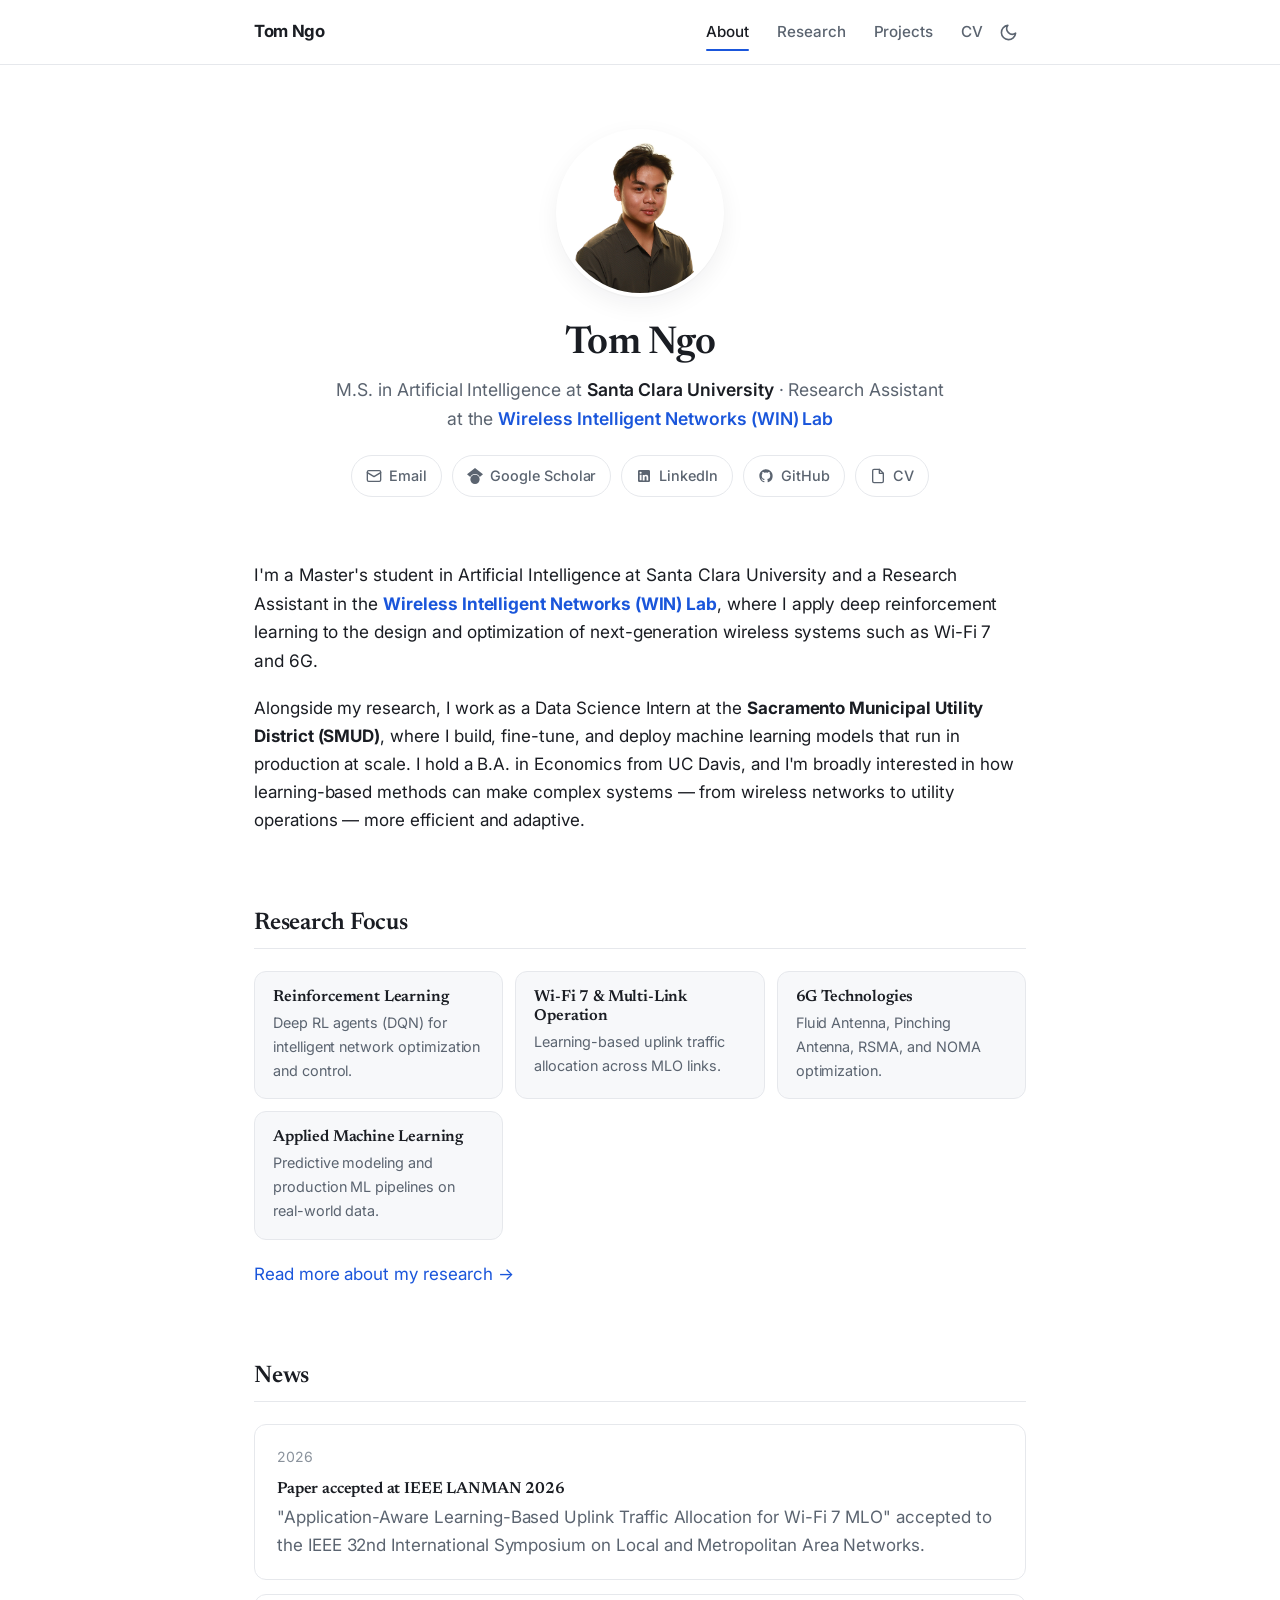
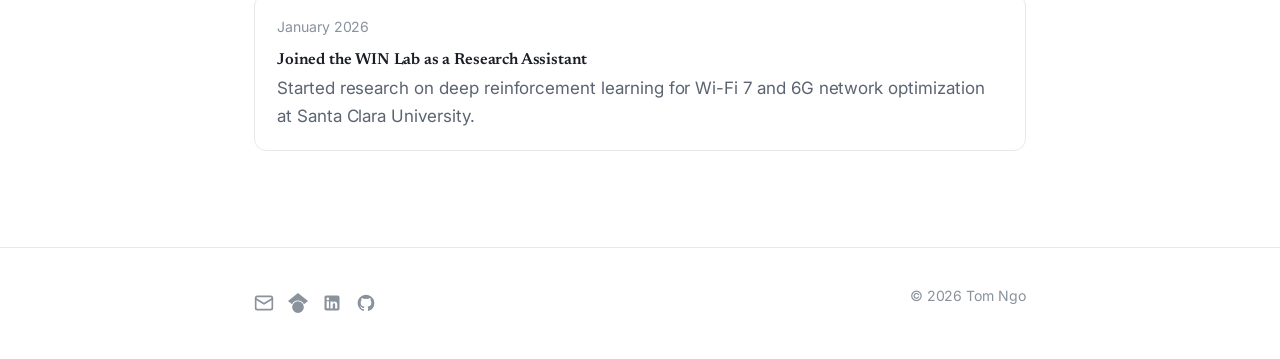
==== index.html @ 8add45ec "Add scroll-reveal animations and refine typography - Reveal-on-scroll for hero (staggered) and conte" ====
<!DOCTYPE html>
<html lang="en">
<head>
  <meta charset="UTF-8" />
  <meta name="viewport" content="width=device-width, initial-scale=1.0" />
  <title>Tom Ngo</title>
  <meta name="description" content="Tom (Pham Hoang Duy) Ngo — M.S. in Artificial Intelligence at Santa Clara University and Research Assistant at the Wireless Intelligent Networks (WIN) Lab. Research in deep reinforcement learning for intelligent wireless networks." />
  <link rel="icon" type="image/svg+xml" href="assets/favicon.svg" />
  <script>
    (function () {
      try {
        var t = localStorage.getItem("theme") || "light";
        document.documentElement.setAttribute("data-theme", t);
      } catch (e) {}
      document.documentElement.classList.add("reveal-ready");
    })();
  </script>
  <link rel="preconnect" href="https://fonts.googleapis.com" />
  <link rel="preconnect" href="https://fonts.gstatic.com" crossorigin />
  <link href="https://fonts.googleapis.com/css2?family=Inter:wght@400;500;600;700&family=Newsreader:ital,opsz,wght@0,6..72,400;0,6..72,500;0,6..72,600;0,6..72,700;1,6..72,400;1,6..72,500&display=swap" rel="stylesheet" />
  <link rel="stylesheet" href="style.css" />
</head>
<body>
  <header class="site-header">
    <div class="container nav-inner">
      <a class="brand" href="index.html">Tom Ngo</a>
      <nav class="nav-links" id="navLinks">
        <a href="index.html" aria-current="page">About</a>
        <a href="research.html">Research</a>
        <a href="projects.html">Projects</a>
        <a href="cv.html">CV</a>
      </nav>
      <button class="theme-toggle" id="themeToggle" aria-label="Toggle dark mode" title="Toggle dark mode">
        <svg class="icon-moon" viewBox="0 0 24 24" fill="none" stroke="currentColor" stroke-width="2" stroke-linecap="round" stroke-linejoin="round"><path d="M21 12.79A9 9 0 1 1 11.21 3 7 7 0 0 0 21 12.79z"/></svg>
        <svg class="icon-sun" viewBox="0 0 24 24" fill="none" stroke="currentColor" stroke-width="2" stroke-linecap="round" stroke-linejoin="round"><circle cx="12" cy="12" r="4"/><path d="M12 2v2M12 20v2M4.93 4.93l1.41 1.41M17.66 17.66l1.41 1.41M2 12h2M20 12h2M6.34 17.66l-1.41 1.41M19.07 4.93l-1.41 1.41"/></svg>
      </button>
      <button class="nav-toggle" aria-label="Toggle menu" aria-expanded="false">
        <svg width="24" height="24" viewBox="0 0 24 24" fill="none" stroke="currentColor" stroke-width="2" stroke-linecap="round"><line x1="3" y1="6" x2="21" y2="6"/><line x1="3" y1="12" x2="21" y2="12"/><line x1="3" y1="18" x2="21" y2="18"/></svg>
      </button>
    </div>
  </header>

  <main>
    <!-- Hero -->
    <section class="hero">
      <div class="container">
        <img class="hero-photo reveal" src="assets/profile.jpg" alt="Tom Ngo" />
        <h1 class="reveal">Tom Ngo</h1>
        <p class="hero-tagline reveal">
          M.S. in Artificial Intelligence at <strong>Santa Clara University</strong> ·
          Research Assistant at the <strong><a href="https://krishnaramamoorthy.com/winlab/" target="_blank" rel="noopener">Wireless Intelligent Networks (WIN) Lab</a></strong>
        </p>
        <div class="social-row reveal">
          <a href="mailto:pngo2@scu.edu">
            <svg viewBox="0 0 24 24" fill="none" stroke="currentColor" stroke-width="2" stroke-linecap="round" stroke-linejoin="round"><rect x="2" y="4" width="20" height="16" rx="2"/><path d="m22 7-10 6L2 7"/></svg>
            Email
          </a>
          <a href="https://scholar.google.com/citations?user=aA_KUTAAAAAJ&amp;hl=en" target="_blank" rel="noopener">
            <svg viewBox="0 0 24 24" fill="currentColor"><path d="M12 24a7 7 0 1 1 0-14 7 7 0 0 1 0 14zm0-24L0 9.5l4.838 3.94A8 8 0 0 1 12 9a8 8 0 0 1 7.162 4.44L24 9.5z"/></svg>
            Google Scholar
          </a>
          <a href="https://www.linkedin.com/in/duyngoph" target="_blank" rel="noopener">
            <svg viewBox="0 0 24 24" fill="currentColor"><path d="M19 3a2 2 0 0 1 2 2v14a2 2 0 0 1-2 2H5a2 2 0 0 1-2-2V5a2 2 0 0 1 2-2h14zM8.34 18.34V9.96H5.56v8.38h2.78zM6.95 8.73a1.61 1.61 0 1 0 0-3.22 1.61 1.61 0 0 0 0 3.22zm11.39 9.61v-4.6c0-2.46-1.31-3.6-3.06-3.6-1.41 0-2.04.78-2.39 1.32v-1.13h-2.78c.04.78 0 8.38 0 8.38h2.78v-4.68c0-.25.02-.5.09-.68.2-.5.66-1.01 1.42-1.01.99 0 1.39.76 1.39 1.86v4.51h2.55z"/></svg>
            LinkedIn
          </a>
          <a href="https://github.com/duyngoph" target="_blank" rel="noopener">
            <svg viewBox="0 0 24 24" fill="currentColor"><path d="M12 2C6.48 2 2 6.48 2 12c0 4.42 2.87 8.17 6.84 9.5.5.09.68-.22.68-.48v-1.7c-2.78.6-3.37-1.34-3.37-1.34-.46-1.16-1.11-1.47-1.11-1.47-.91-.62.07-.6.07-.6 1 .07 1.53 1.03 1.53 1.03.89 1.53 2.34 1.09 2.91.83.09-.65.35-1.09.63-1.34-2.22-.25-4.55-1.11-4.55-4.94 0-1.09.39-1.98 1.03-2.68-.1-.25-.45-1.27.1-2.65 0 0 .84-.27 2.75 1.02a9.56 9.56 0 0 1 5 0c1.91-1.29 2.75-1.02 2.75-1.02.55 1.38.2 2.4.1 2.65.64.7 1.03 1.59 1.03 2.68 0 3.84-2.34 4.69-4.57 4.94.36.31.68.92.68 1.85v2.74c0 .27.18.58.69.48A10.01 10.01 0 0 0 22 12c0-5.52-4.48-10-10-10z"/></svg>
            GitHub
          </a>
          <a href="assets/Tom_Ngo_CV.pdf" target="_blank" rel="noopener">
            <svg viewBox="0 0 24 24" fill="none" stroke="currentColor" stroke-width="2" stroke-linecap="round" stroke-linejoin="round"><path d="M14 2H6a2 2 0 0 0-2 2v16a2 2 0 0 0 2 2h12a2 2 0 0 0 2-2V8z"/><path d="M14 2v6h6"/></svg>
            CV
          </a>
        </div>
      </div>
    </section>

    <!-- About -->
    <section class="section reveal">
      <div class="container">
        <p class="lead">
          I'm a Master's student in Artificial Intelligence at Santa Clara University and a
          Research Assistant in the <strong><a href="https://krishnaramamoorthy.com/winlab/" target="_blank" rel="noopener">Wireless Intelligent Networks (WIN) Lab</a></strong>, where I
          apply deep reinforcement learning to the design and optimization of next-generation
          wireless systems such as Wi-Fi 7 and 6G.
        </p>
        <p>
          Alongside my research, I work as a Data Science Intern at the
          <strong>Sacramento Municipal Utility District (SMUD)</strong>, where I build, fine-tune,
          and deploy machine learning models that run in production at scale. I hold a B.A. in
          Economics from UC Davis, and I'm broadly interested in how learning-based methods can make
          complex systems — from wireless networks to utility operations — more efficient and
          adaptive.
        </p>
      </div>
    </section>

    <!-- Research focus -->
    <section class="section reveal">
      <div class="container">
        <h2 class="section-title">Research Focus</h2>
        <div class="interest-grid">
          <div class="interest">
            <h3>Reinforcement Learning</h3>
            <p>Deep RL agents (DQN) for intelligent network optimization and control.</p>
          </div>
          <div class="interest">
            <h3>Wi-Fi 7 &amp; Multi-Link Operation</h3>
            <p>Learning-based uplink traffic allocation across MLO links.</p>
          </div>
          <div class="interest">
            <h3>6G Technologies</h3>
            <p>Fluid Antenna, Pinching Antenna, RSMA, and NOMA optimization.</p>
          </div>
          <div class="interest">
            <h3>Applied Machine Learning</h3>
            <p>Predictive modeling and production ML pipelines on real-world data.</p>
          </div>
        </div>
        <p style="margin-top: 20px;">
          <a href="research.html">Read more about my research &rarr;</a>
        </p>
      </div>
    </section>

    <!-- News -->
    <section class="section reveal">
      <div class="container">
        <h2 class="section-title">News</h2>
        <div class="cards">
          <div class="card">
            <p class="meta">2026</p>
            <h3 style="font-size:1rem;">Paper accepted at IEEE LANMAN 2026</h3>
            <p class="muted" style="margin:4px 0 0;">
              "Application-Aware Learning-Based Uplink Traffic Allocation for Wi-Fi 7 MLO" accepted
              to the IEEE 32nd International Symposium on Local and Metropolitan Area Networks.
            </p>
          </div>
          <div class="card">
            <p class="meta">January 2026</p>
            <h3 style="font-size:1rem;">Joined the WIN Lab as a Research Assistant</h3>
            <p class="muted" style="margin:4px 0 0;">
              Started research on deep reinforcement learning for Wi-Fi 7 and 6G network
              optimization at Santa Clara University.
            </p>
          </div>
        </div>
      </div>
    </section>
  </main>

  <footer class="site-footer">
    <div class="container footer-inner">
      <div class="footer-social">
        <a href="mailto:pngo2@scu.edu" aria-label="Email">
          <svg viewBox="0 0 24 24" fill="none" stroke="currentColor" stroke-width="2" stroke-linecap="round" stroke-linejoin="round"><rect x="2" y="4" width="20" height="16" rx="2"/><path d="m22 7-10 6L2 7"/></svg>
        </a>
        <a href="https://scholar.google.com/citations?user=aA_KUTAAAAAJ&amp;hl=en" target="_blank" rel="noopener" aria-label="Google Scholar">
          <svg viewBox="0 0 24 24" fill="currentColor"><path d="M12 24a7 7 0 1 1 0-14 7 7 0 0 1 0 14zm0-24L0 9.5l4.838 3.94A8 8 0 0 1 12 9a8 8 0 0 1 7.162 4.44L24 9.5z"/></svg>
        </a>
        <a href="https://www.linkedin.com/in/duyngoph" target="_blank" rel="noopener" aria-label="LinkedIn">
          <svg viewBox="0 0 24 24" fill="currentColor"><path d="M19 3a2 2 0 0 1 2 2v14a2 2 0 0 1-2 2H5a2 2 0 0 1-2-2V5a2 2 0 0 1 2-2h14zM8.34 18.34V9.96H5.56v8.38h2.78zM6.95 8.73a1.61 1.61 0 1 0 0-3.22 1.61 1.61 0 0 0 0 3.22zm11.39 9.61v-4.6c0-2.46-1.31-3.6-3.06-3.6-1.41 0-2.04.78-2.39 1.32v-1.13h-2.78c.04.78 0 8.38 0 8.38h2.78v-4.68c0-.25.02-.5.09-.68.2-.5.66-1.01 1.42-1.01.99 0 1.39.76 1.39 1.86v4.51h2.55z"/></svg>
        </a>
        <a href="https://github.com/duyngoph" target="_blank" rel="noopener" aria-label="GitHub">
          <svg viewBox="0 0 24 24" fill="currentColor"><path d="M12 2C6.48 2 2 6.48 2 12c0 4.42 2.87 8.17 6.84 9.5.5.09.68-.22.68-.48v-1.7c-2.78.6-3.37-1.34-3.37-1.34-.46-1.16-1.11-1.47-1.11-1.47-.91-.62.07-.6.07-.6 1 .07 1.53 1.03 1.53 1.03.89 1.53 2.34 1.09 2.91.83.09-.65.35-1.09.63-1.34-2.22-.25-4.55-1.11-4.55-4.94 0-1.09.39-1.98 1.03-2.68-.1-.25-.45-1.27.1-2.65 0 0 .84-.27 2.75 1.02a9.56 9.56 0 0 1 5 0c1.91-1.29 2.75-1.02 2.75-1.02.55 1.38.2 2.4.1 2.65.64.7 1.03 1.59 1.03 2.68 0 3.84-2.34 4.69-4.57 4.94.36.31.68.92.68 1.85v2.74c0 .27.18.58.69.48A10.01 10.01 0 0 0 22 12c0-5.52-4.48-10-10-10z"/></svg>
        </a>
      </div>
      <p class="footer-copy">© 2026 Tom Ngo</p>
    </div>
  </footer>

  <script src="script.js"></script>
</body>
</html>
---- style.css ----
/* ===========================================================
   Tom Ngo — Personal Website
   Clean, minimal academic style inspired by andrewng.org
   =========================================================== */

:root {
  --bg: #ffffff;
  --bg-soft: #f7f8fa;
  --text: #1a1d23;
  --text-muted: #5b6470;
  --text-faint: #8a929c;
  --accent: #1a56db;
  --accent-hover: var(--accent-hover);
  --accent-soft: #e8effc;
  --border: #e6e8ec;
  --surface: #ffffff;
  --header-bg: rgba(255, 255, 255, 0.85);
  --max-width: 820px;
  --radius: 12px;
  --font-sans: "Inter", -apple-system, BlinkMacSystemFont, "Segoe UI", Roboto,
    Helvetica, Arial, sans-serif;
  --font-serif: "Newsreader", Georgia, Cambria, "Times New Roman", serif;
  --shadow: 0 1px 2px rgba(16, 24, 40, 0.04),
    0 8px 24px rgba(16, 24, 40, 0.06);
}

html {
  color-scheme: light;
}

[data-theme="dark"] {
  color-scheme: dark;
  --bg: #0f1115;
  --bg-soft: #171a21;
  --text: #e7e9ee;
  --text-muted: #a6adba;
  --text-faint: #707783;
  --accent: #6699ff;
  --accent-hover: #8fb4ff;
  --accent-soft: #1a2742;
  --border: #272b34;
  --surface: #171a21;
  --header-bg: rgba(15, 17, 21, 0.82);
  --shadow: 0 1px 2px rgba(0, 0, 0, 0.4),
    0 8px 24px rgba(0, 0, 0, 0.5);
}

/* ----------  Reset / base  ---------- */
* {
  box-sizing: border-box;
}

html {
  scroll-behavior: smooth;
  -webkit-text-size-adjust: 100%;
}

body {
  margin: 0;
  font-family: var(--font-sans);
  color: var(--text);
  background: var(--bg);
  line-height: 1.65;
  font-size: 17px;
  letter-spacing: -0.003em;
  -webkit-font-smoothing: antialiased;
  text-rendering: optimizeLegibility;
}

.container {
  width: 100%;
  max-width: var(--max-width);
  margin: 0 auto;
  padding: 0 24px;
}

a {
  color: var(--accent);
  text-decoration: none;
  transition: color 0.15s ease;
}

a:hover {
  color: var(--accent-hover);
  text-decoration: underline;
}

h1,
h2,
h3 {
  font-family: var(--font-serif);
  font-optical-sizing: auto;
  line-height: 1.2;
  font-weight: 600;
  letter-spacing: -0.01em;
  color: var(--text);
}

p {
  margin: 0 0 1.1em;
}

/* Keep small UI elements in a clean sans for contrast with the serif */
.nav-links a,
.eyebrow,
.tag,
.chip,
.btn,
.pub-year,
.meta,
.date,
.social-row a,
.footer-copy {
  font-family: var(--font-sans);
}

img {
  max-width: 100%;
  display: block;
}

/* ----------  Header / nav  ---------- */
.site-header {
  position: sticky;
  top: 0;
  z-index: 50;
  background: var(--header-bg);
  backdrop-filter: saturate(180%) blur(10px);
  border-bottom: 1px solid var(--border);
}

.nav-inner {
  display: flex;
  align-items: center;
  justify-content: space-between;
  height: 64px;
}

.brand {
  font-weight: 700;
  font-size: 1.05rem;
  color: var(--text);
  letter-spacing: -0.02em;
  margin-right: auto;
}

.brand:hover {
  text-decoration: none;
  color: var(--accent);
}

.nav-links {
  display: flex;
  align-items: center;
  gap: 28px;
}

.nav-links a {
  color: var(--text-muted);
  font-size: 0.95rem;
  font-weight: 500;
  padding: 4px 0;
  position: relative;
}

.nav-links a:hover {
  color: var(--text);
  text-decoration: none;
}

.nav-links a[aria-current="page"] {
  color: var(--text);
}

.nav-links a[aria-current="page"]::after {
  content: "";
  position: absolute;
  left: 0;
  right: 0;
  bottom: -2px;
  height: 2px;
  background: var(--accent);
  border-radius: 2px;
}

.nav-toggle {
  display: none;
  background: none;
  border: 0;
  cursor: pointer;
  padding: 8px;
  color: var(--text);
}

.nav-toggle svg {
  display: block;
}

/* theme toggle */
.theme-toggle {
  display: inline-flex;
  align-items: center;
  justify-content: center;
  background: none;
  border: 0;
  cursor: pointer;
  padding: 8px;
  margin-left: 8px;
  color: var(--text-muted);
  border-radius: 8px;
  transition: color 0.15s ease, background 0.15s ease;
}

.theme-toggle:hover {
  color: var(--text);
  background: var(--bg-soft);
}

.theme-toggle svg {
  width: 19px;
  height: 19px;
  display: block;
}

.theme-toggle .icon-sun {
  display: none;
}

[data-theme="dark"] .theme-toggle .icon-sun {
  display: block;
}

[data-theme="dark"] .theme-toggle .icon-moon {
  display: none;
}

/* ----------  Layout helpers  ---------- */
main {
  padding: 0 0 72px;
}

.section {
  padding-top: 56px;
}

.section-title {
  font-size: 1.5rem;
  margin: 0 0 22px;
  padding-bottom: 10px;
  border-bottom: 1px solid var(--border);
}

.eyebrow {
  text-transform: uppercase;
  letter-spacing: 0.12em;
  font-size: 0.72rem;
  font-weight: 600;
  color: var(--accent);
  margin: 0 0 10px;
}

.muted {
  color: var(--text-muted);
}

/* ----------  Hero (About)  ---------- */
.hero {
  text-align: center;
  padding: 64px 0 8px;
}

.hero-photo {
  width: 168px;
  height: 168px;
  border-radius: 50%;
  margin: 0 auto 24px;
  object-fit: cover;
  border: 4px solid var(--surface);
  box-shadow: var(--shadow);
  background: var(--bg-soft);
}

.hero h1 {
  font-size: 2.4rem;
  margin: 0 0 8px;
}

.hero-tagline {
  font-size: 1.1rem;
  color: var(--text-muted);
  max-width: 620px;
  margin: 0 auto 22px;
}

.hero-tagline strong {
  color: var(--text);
  font-weight: 600;
}

/* social / link row */
.social-row {
  display: flex;
  flex-wrap: wrap;
  align-items: center;
  justify-content: center;
  gap: 10px;
  margin-top: 6px;
}

.social-row a {
  display: inline-flex;
  align-items: center;
  gap: 7px;
  padding: 8px 14px;
  border: 1px solid var(--border);
  border-radius: 999px;
  color: var(--text-muted);
  font-size: 0.9rem;
  font-weight: 500;
  background: var(--surface);
  transition: all 0.15s ease;
}

.social-row a:hover {
  color: var(--accent);
  border-color: var(--accent);
  text-decoration: none;
  transform: translateY(-1px);
}

.social-row svg {
  width: 16px;
  height: 16px;
  flex-shrink: 0;
}

/* ----------  Prose blocks  ---------- */
.lead {
  font-size: 1.08rem;
}

.cards {
  display: grid;
  gap: 14px;
}

.card {
  border: 1px solid var(--border);
  border-radius: var(--radius);
  padding: 20px 22px;
  background: var(--surface);
  transition: box-shadow 0.18s ease, border-color 0.18s ease;
}

.card:hover {
  box-shadow: var(--shadow);
  border-color: #d6dae1;
}

.card h3 {
  font-size: 1.12rem;
  margin: 0 0 4px;
}

.card .meta {
  color: var(--text-faint);
  font-size: 0.88rem;
  margin: 0 0 12px;
}

.card ul {
  margin: 0;
  padding-left: 18px;
}

.card ul li {
  margin-bottom: 6px;
  color: var(--text-muted);
}

/* tag pills */
.tags {
  display: flex;
  flex-wrap: wrap;
  gap: 7px;
  margin-top: 14px;
}

.tag {
  font-size: 0.78rem;
  font-weight: 500;
  color: var(--accent);
  background: var(--accent-soft);
  border-radius: 6px;
  padding: 3px 9px;
}

/* ----------  Research interests grid  ---------- */
.interest-grid {
  display: grid;
  grid-template-columns: repeat(auto-fit, minmax(220px, 1fr));
  gap: 12px;
  margin: 4px 0 8px;
}

.interest {
  border: 1px solid var(--border);
  border-radius: var(--radius);
  padding: 16px 18px;
  background: var(--bg-soft);
}

.interest h3 {
  font-size: 1rem;
  margin: 0 0 4px;
}

.interest p {
  margin: 0;
  font-size: 0.9rem;
  color: var(--text-muted);
}

/* ----------  Publications  ---------- */
.pub-list {
  list-style: none;
  margin: 0;
  padding: 0;
}

.pub {
  display: grid;
  grid-template-columns: 64px 1fr;
  gap: 18px;
  padding: 20px 0;
  border-bottom: 1px solid var(--border);
}

.pub:last-child {
  border-bottom: 0;
}

.pub-year {
  font-weight: 700;
  color: var(--text-faint);
  font-size: 0.95rem;
  padding-top: 1px;
}

.pub-title {
  font-weight: 600;
  font-size: 1.05rem;
  margin: 0 0 4px;
}

.pub-authors {
  color: var(--text-muted);
  font-size: 0.95rem;
  margin: 0 0 3px;
}

.pub-authors .me {
  color: var(--text);
  font-weight: 600;
}

.pub-venue {
  color: var(--text-faint);
  font-size: 0.9rem;
  font-style: italic;
  margin: 0;
}

/* ----------  CV page  ---------- */
.cv-item {
  display: grid;
  grid-template-columns: 1fr auto;
  gap: 8px 18px;
  align-items: baseline;
  margin-bottom: 4px;
}

.cv-item h3 {
  font-size: 1.05rem;
  margin: 0;
}

.cv-item .date {
  color: var(--text-faint);
  font-size: 0.88rem;
  white-space: nowrap;
}

.cv-sub {
  color: var(--text-muted);
  font-size: 0.95rem;
  margin: 0 0 8px;
}

.cv-block {
  margin-bottom: 30px;
}

.cv-block ul {
  margin: 8px 0 0;
  padding-left: 18px;
}

.cv-block ul li {
  margin-bottom: 6px;
  color: var(--text-muted);
}

.chip-row {
  display: flex;
  flex-wrap: wrap;
  gap: 8px;
}

.chip {
  font-size: 0.85rem;
  border: 1px solid var(--border);
  background: var(--bg-soft);
  border-radius: 8px;
  padding: 5px 11px;
  color: var(--text-muted);
}

.btn {
  display: inline-flex;
  align-items: center;
  gap: 8px;
  background: var(--accent);
  color: #fff;
  padding: 10px 18px;
  border-radius: 8px;
  font-weight: 600;
  font-size: 0.92rem;
  transition: background 0.15s ease, transform 0.15s ease;
}

.btn:hover {
  background: var(--accent-hover);
  color: #fff;
  text-decoration: none;
  transform: translateY(-1px);
}

.btn svg {
  width: 16px;
  height: 16px;
}

/* ----------  Footer  ---------- */
.site-footer {
  border-top: 1px solid var(--border);
  padding: 36px 0;
  margin-top: 24px;
}

.footer-inner {
  display: flex;
  align-items: center;
  justify-content: space-between;
  flex-wrap: wrap;
  gap: 16px;
}

.footer-social {
  display: flex;
  gap: 14px;
}

.footer-social a {
  color: var(--text-faint);
  display: inline-flex;
}

.footer-social a:hover {
  color: var(--accent);
}

.footer-social svg {
  width: 20px;
  height: 20px;
}

.footer-copy {
  color: var(--text-faint);
  font-size: 0.88rem;
}

/* ----------  Scroll reveal  ---------- */
.reveal-ready .reveal {
  opacity: 0;
  transform: translateY(22px);
  transition: opacity 0.7s cubic-bezier(0.22, 1, 0.36, 1),
    transform 0.7s cubic-bezier(0.22, 1, 0.36, 1);
  will-change: opacity, transform;
}

.reveal-ready .reveal.is-visible {
  opacity: 1;
  transform: none;
}

/* Staggered entrance for the hero on load */
.hero .container > .reveal:nth-child(1) {
  transition-delay: 0.04s;
}
.hero .container > .reveal:nth-child(2) {
  transition-delay: 0.12s;
}
.hero .container > .reveal:nth-child(3) {
  transition-delay: 0.2s;
}
.hero .container > .reveal:nth-child(4) {
  transition-delay: 0.28s;
}

@media (prefers-reduced-motion: reduce) {
  .reveal-ready .reveal {
    opacity: 1;
    transform: none;
    transition: none;
  }
}

/* ----------  Responsive  ---------- */
@media (max-width: 640px) {
  body {
    font-size: 16px;
  }

  .nav-toggle {
    display: inline-flex;
  }

  .nav-links {
    position: absolute;
    top: 64px;
    left: 0;
    right: 0;
    flex-direction: column;
    align-items: flex-start;
    gap: 0;
    background: var(--surface);
    border-bottom: 1px solid var(--border);
    padding: 8px 24px 16px;
    box-shadow: var(--shadow);
    display: none;
  }

  .nav-links.open {
    display: flex;
  }

  .nav-links a {
    width: 100%;
    padding: 11px 0;
    font-size: 1rem;
    border-bottom: 1px solid var(--border);
  }

  .nav-links a:last-child {
    border-bottom: 0;
  }

  .nav-links a[aria-current="page"]::after {
    display: none;
  }

  .hero {
    padding: 40px 0 8px;
  }

  .hero h1 {
    font-size: 2rem;
  }

  .pub {
    grid-template-columns: 1fr;
    gap: 4px;
  }

  .pub-year {
    padding-top: 0;
  }

  .cv-item {
    grid-template-columns: 1fr;
  }
}
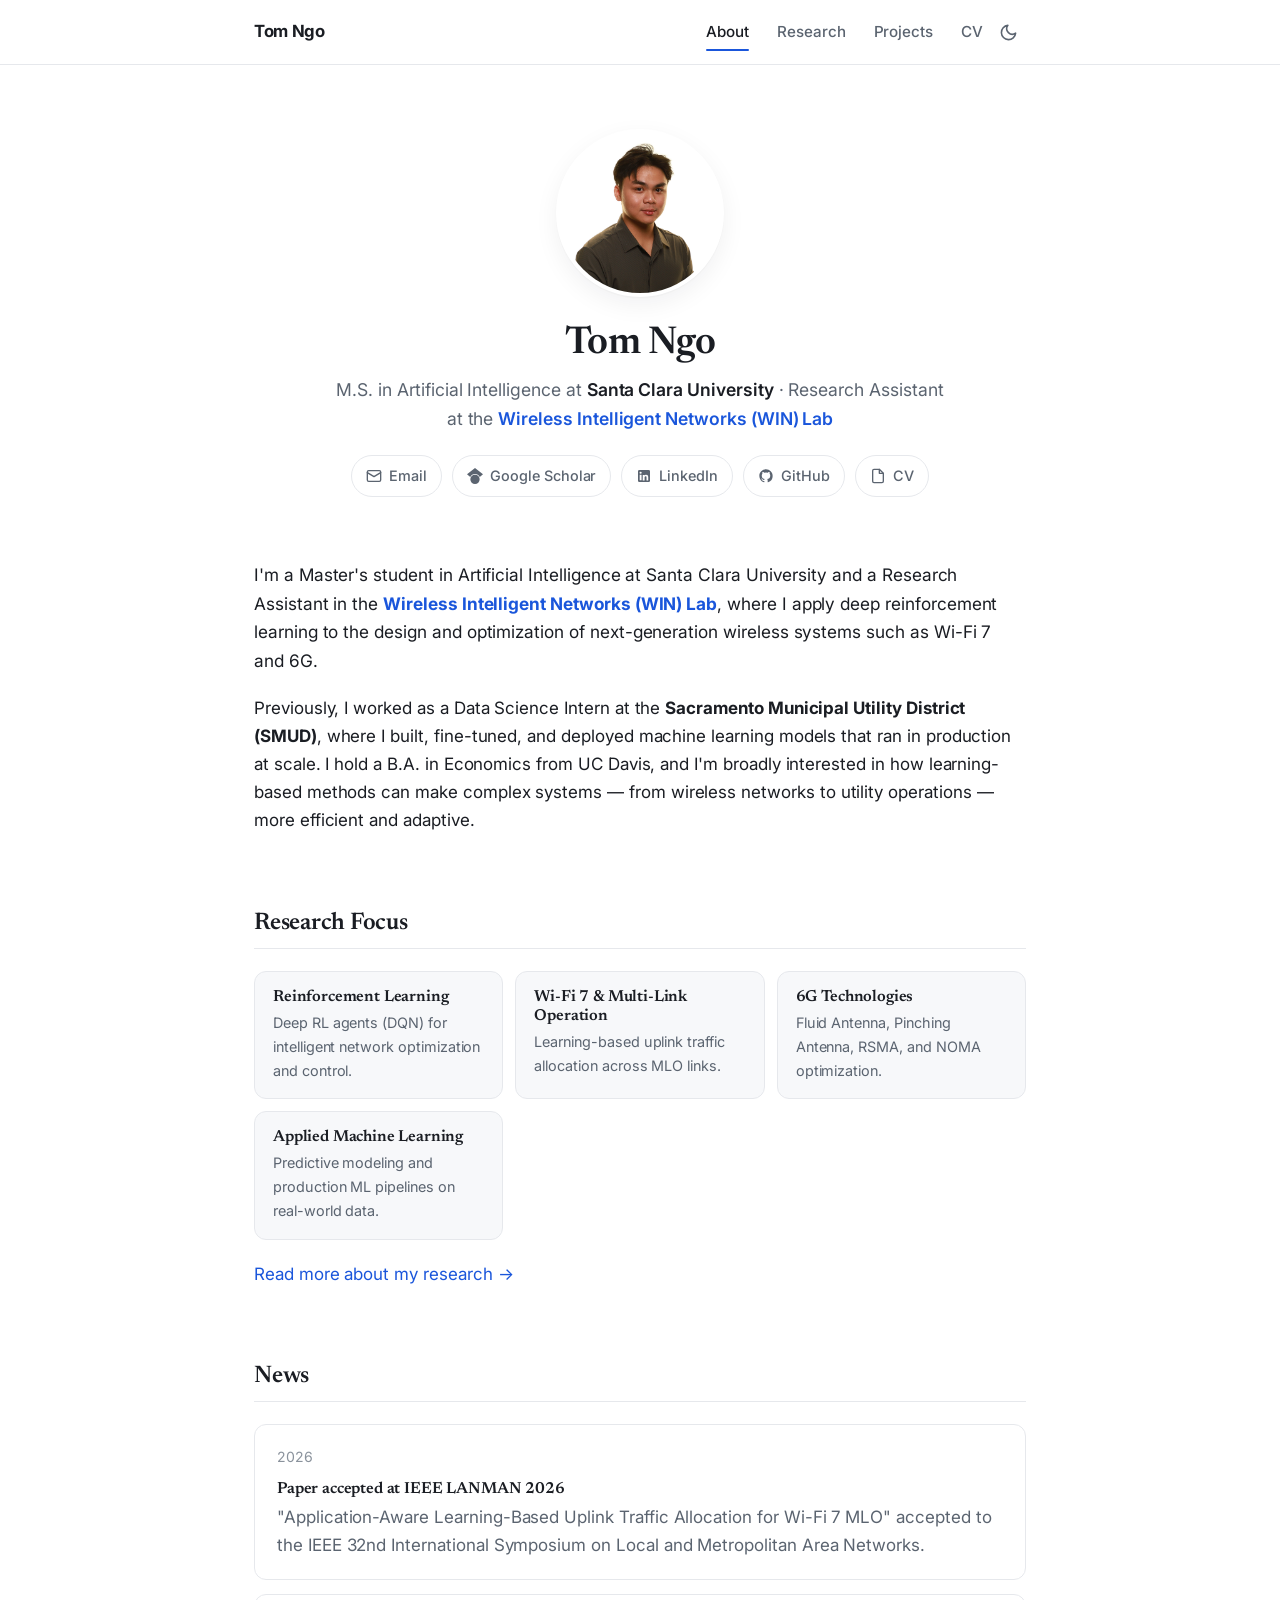
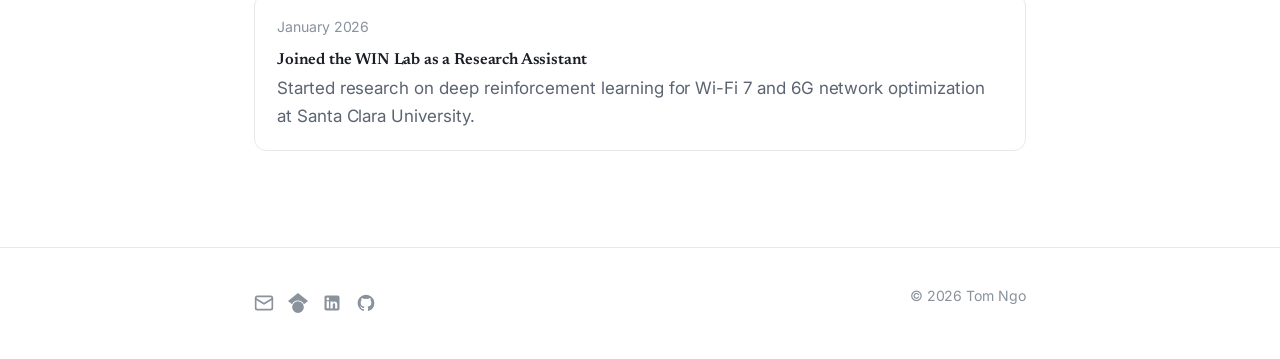
==== commit 74ee1efe: "Update SMUD internship end date to September 2025 End date changed from "Present" to September 2025," ====
--- a/index.html
+++ b/index.html
@@ -85,9 +85,9 @@
           wireless systems such as Wi-Fi 7 and 6G.
         </p>
         <p>
-          Alongside my research, I work as a Data Science Intern at the
-          <strong>Sacramento Municipal Utility District (SMUD)</strong>, where I build, fine-tune,
-          and deploy machine learning models that run in production at scale. I hold a B.A. in
+          Previously, I worked as a Data Science Intern at the
+          <strong>Sacramento Municipal Utility District (SMUD)</strong>, where I built, fine-tuned,
+          and deployed machine learning models that ran in production at scale. I hold a B.A. in
           Economics from UC Davis, and I'm broadly interested in how learning-based methods can make
           complex systems — from wireless networks to utility operations — more efficient and
           adaptive.
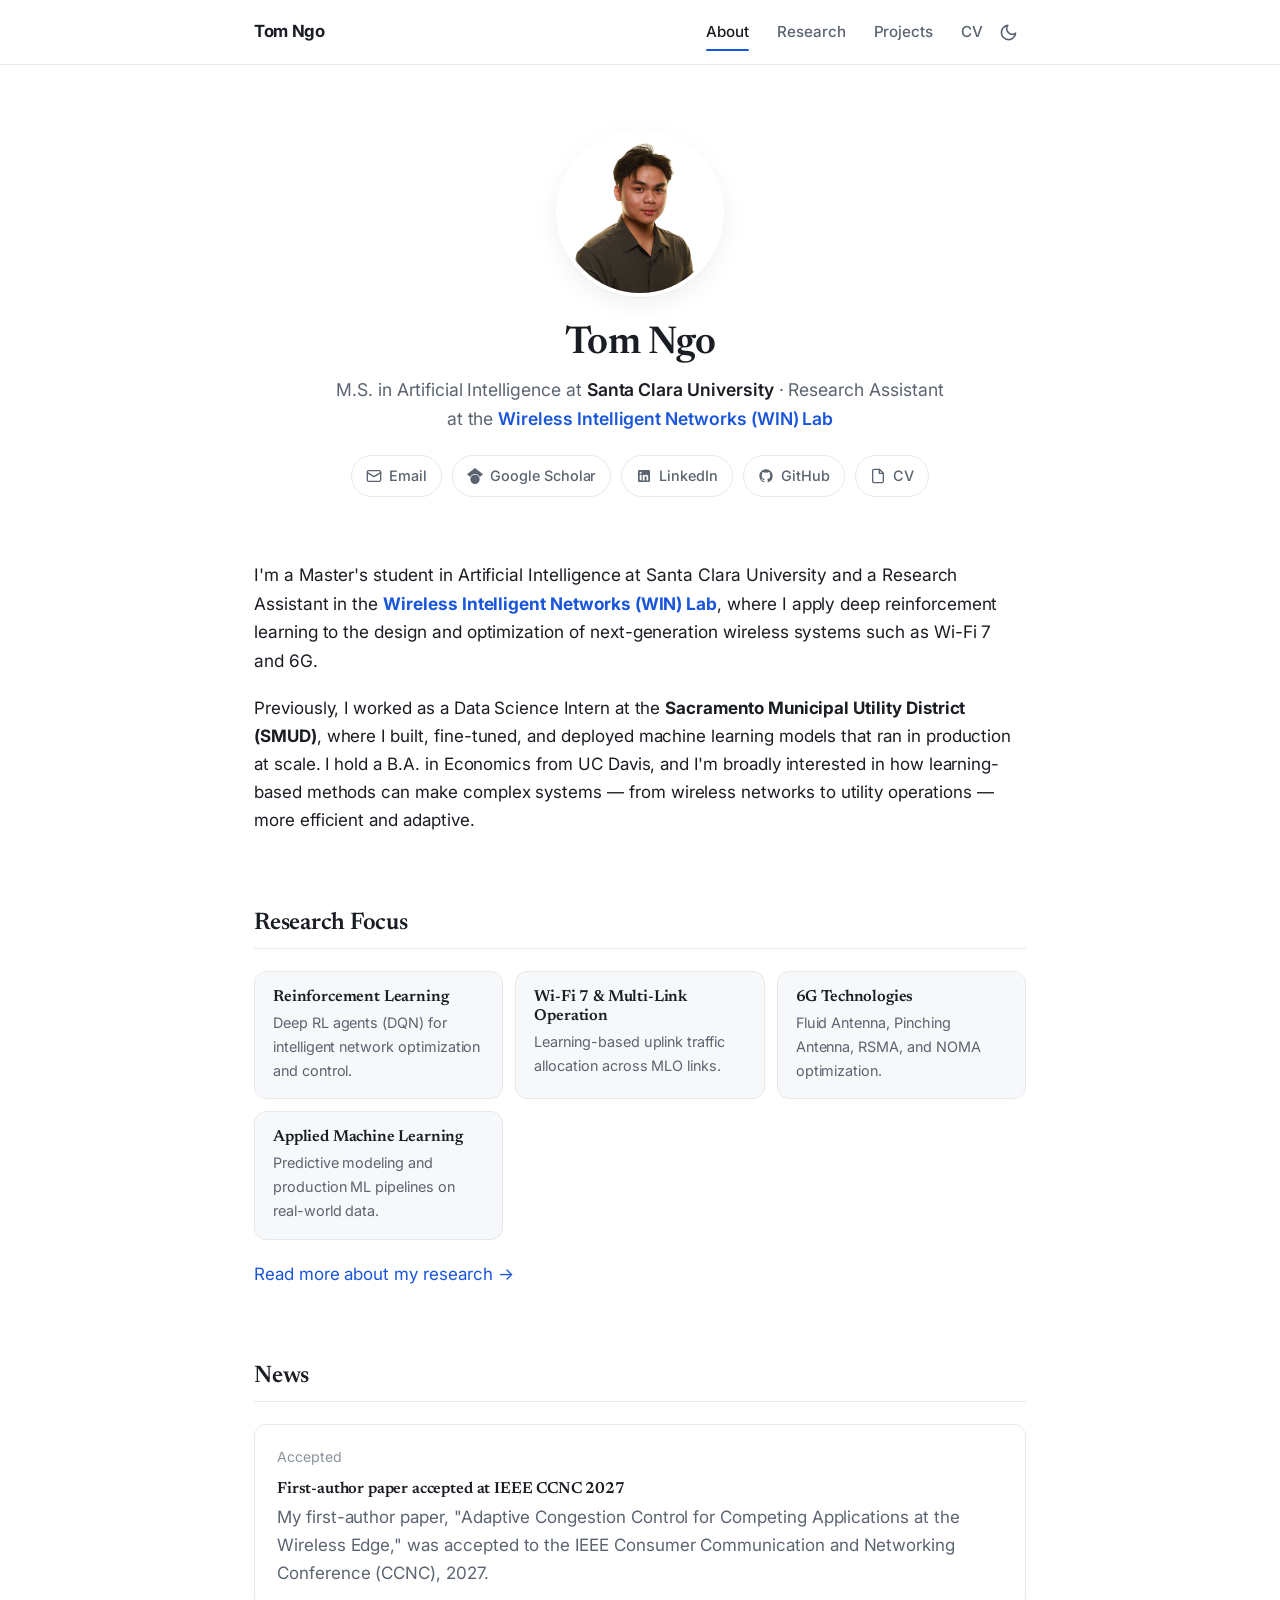
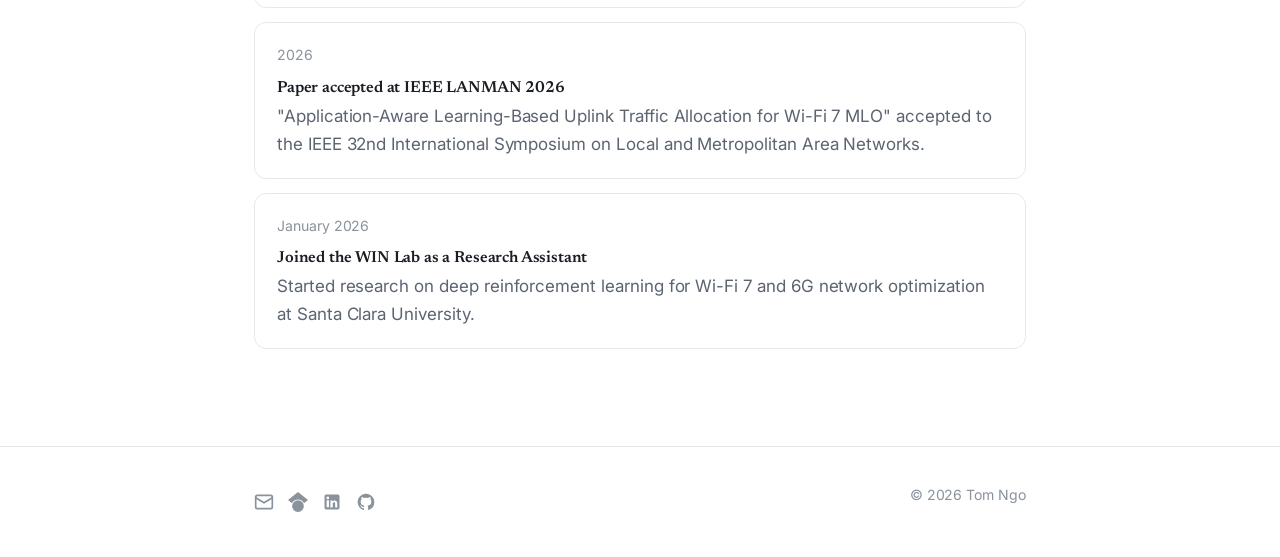
==== commit dff7c535: "Add accepted first-author CCNC 2027 paper" ====
--- a/index.html
+++ b/index.html
@@ -129,6 +129,15 @@
         <h2 class="section-title">News</h2>
         <div class="cards">
           <div class="card">
+            <p class="meta">Accepted</p>
+            <h3 style="font-size:1rem;">First-author paper accepted at IEEE CCNC 2027</h3>
+            <p class="muted" style="margin:4px 0 0;">
+              My first-author paper, "Adaptive Congestion Control for Competing Applications at the
+              Wireless Edge," was accepted to the IEEE Consumer Communication and Networking
+              Conference (CCNC), 2027.
+            </p>
+          </div>
+          <div class="card">
             <p class="meta">2026</p>
             <h3 style="font-size:1rem;">Paper accepted at IEEE LANMAN 2026</h3>
             <p class="muted" style="margin:4px 0 0;">
--- a/style.css
+++ b/style.css
@@ -395,6 +395,55 @@
   padding: 3px 9px;
 }
 
+/* "View on GitHub" link on project cards */
+.card-link {
+  display: inline-flex;
+  align-items: center;
+  gap: 7px;
+  margin-top: 16px;
+  font-family: var(--font-sans);
+  font-size: 0.88rem;
+  font-weight: 500;
+  color: var(--accent);
+}
+
+.card-link:hover {
+  color: var(--accent-hover);
+  text-decoration: none;
+}
+
+.card-link svg {
+  width: 16px;
+  height: 16px;
+}
+
+/* Award badge */
+.award {
+  display: inline-flex;
+  align-items: center;
+  gap: 7px;
+  font-family: var(--font-sans);
+  font-size: 0.85rem;
+  font-weight: 600;
+  color: #92600a;
+  background: #fdf3d3;
+  border: 1px solid #f3dca0;
+  border-radius: 999px;
+  padding: 5px 12px;
+  margin: 2px 0 14px;
+}
+
+.award svg {
+  width: 15px;
+  height: 15px;
+}
+
+[data-theme="dark"] .award {
+  color: #f5cf72;
+  background: #2c2410;
+  border-color: #4a3c16;
+}
+
 /* ----------  Research interests grid  ---------- */
 .interest-grid {
   display: grid;
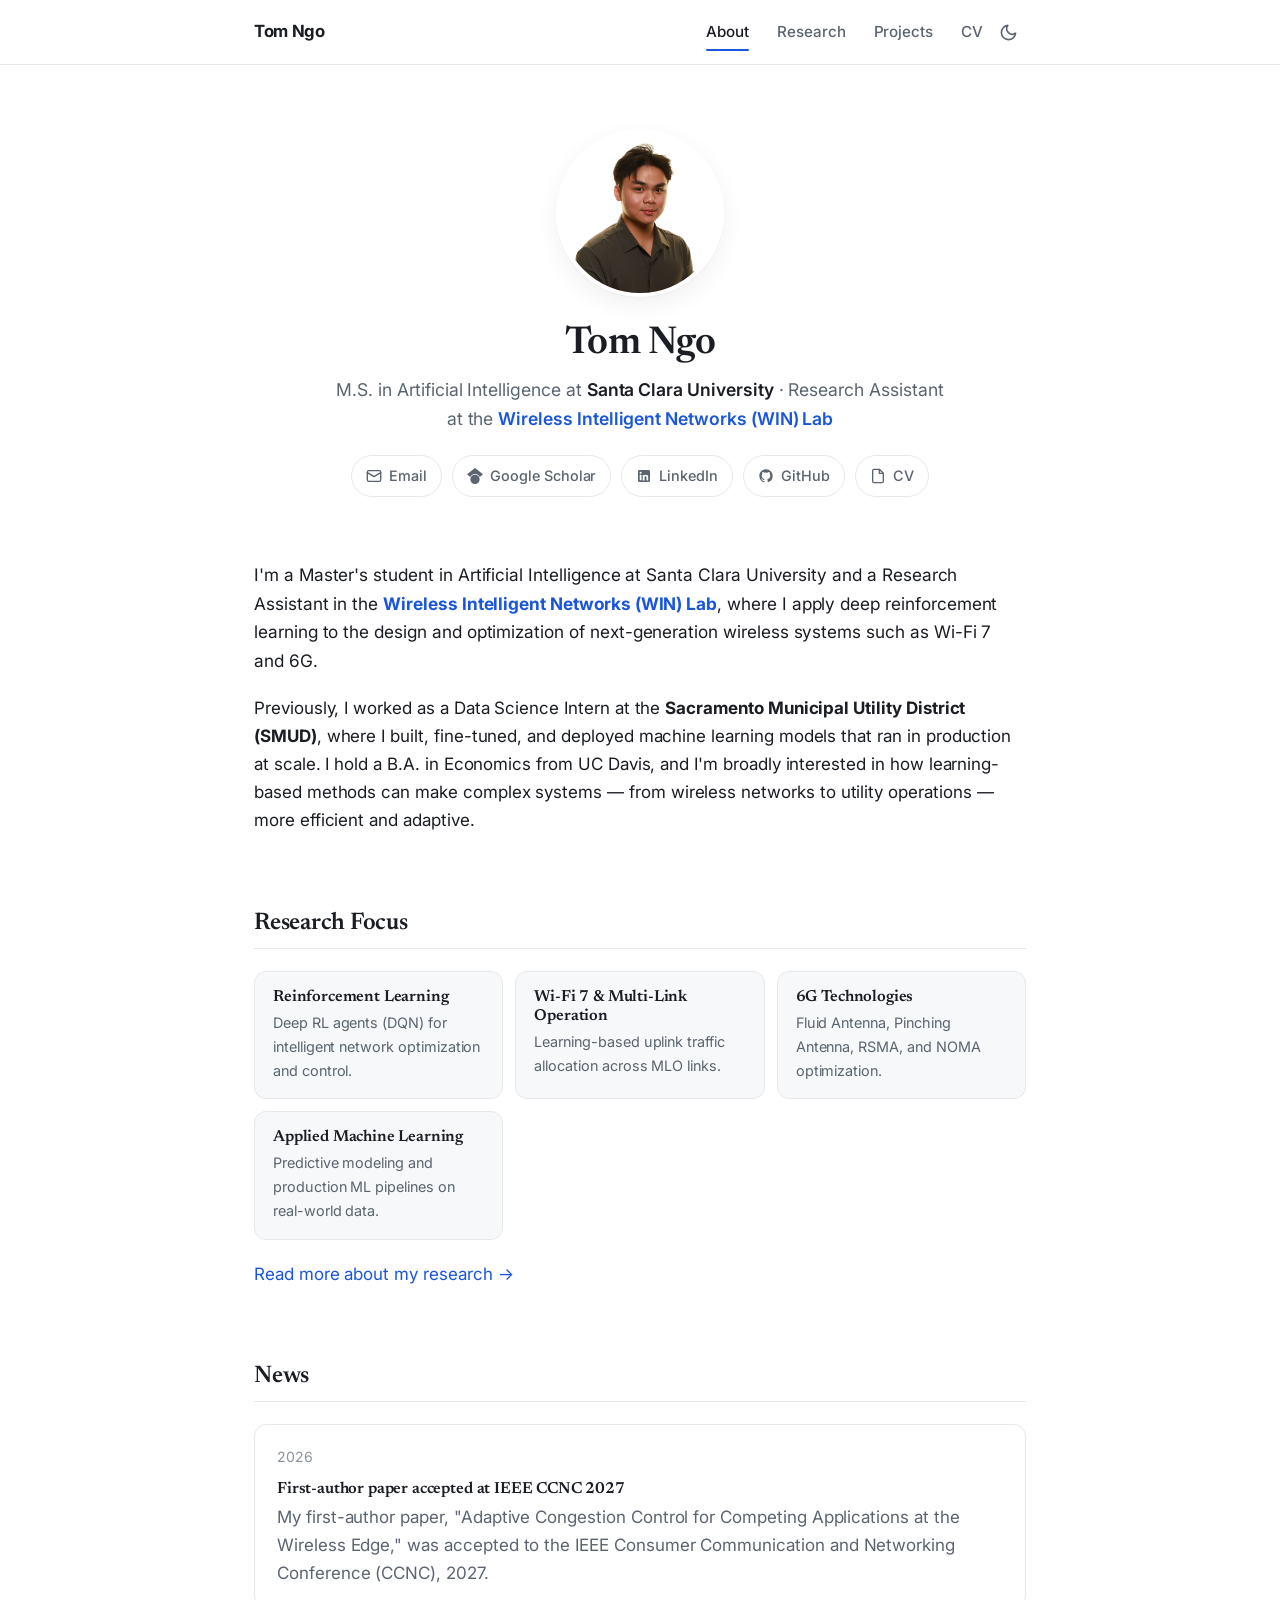
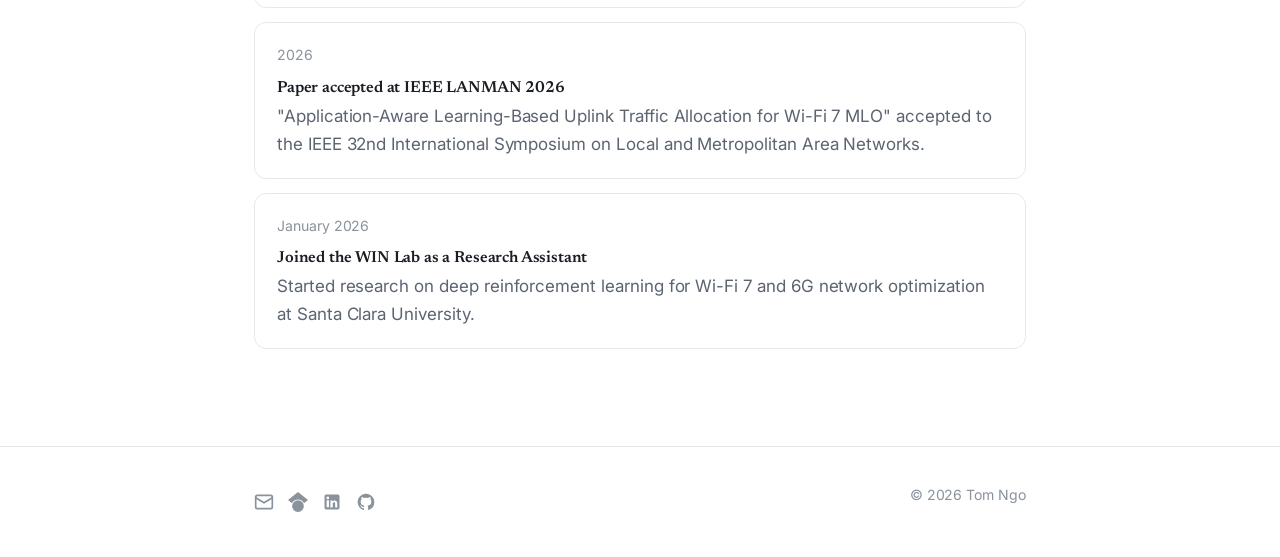
==== commit aa3bba1a: "Use year for CCNC acceptance news label" ====
--- a/index.html
+++ b/index.html
@@ -129,7 +129,7 @@
         <h2 class="section-title">News</h2>
         <div class="cards">
           <div class="card">
-            <p class="meta">Accepted</p>
+            <p class="meta">2026</p>
             <h3 style="font-size:1rem;">First-author paper accepted at IEEE CCNC 2027</h3>
             <p class="muted" style="margin:4px 0 0;">
               My first-author paper, "Adaptive Congestion Control for Competing Applications at the
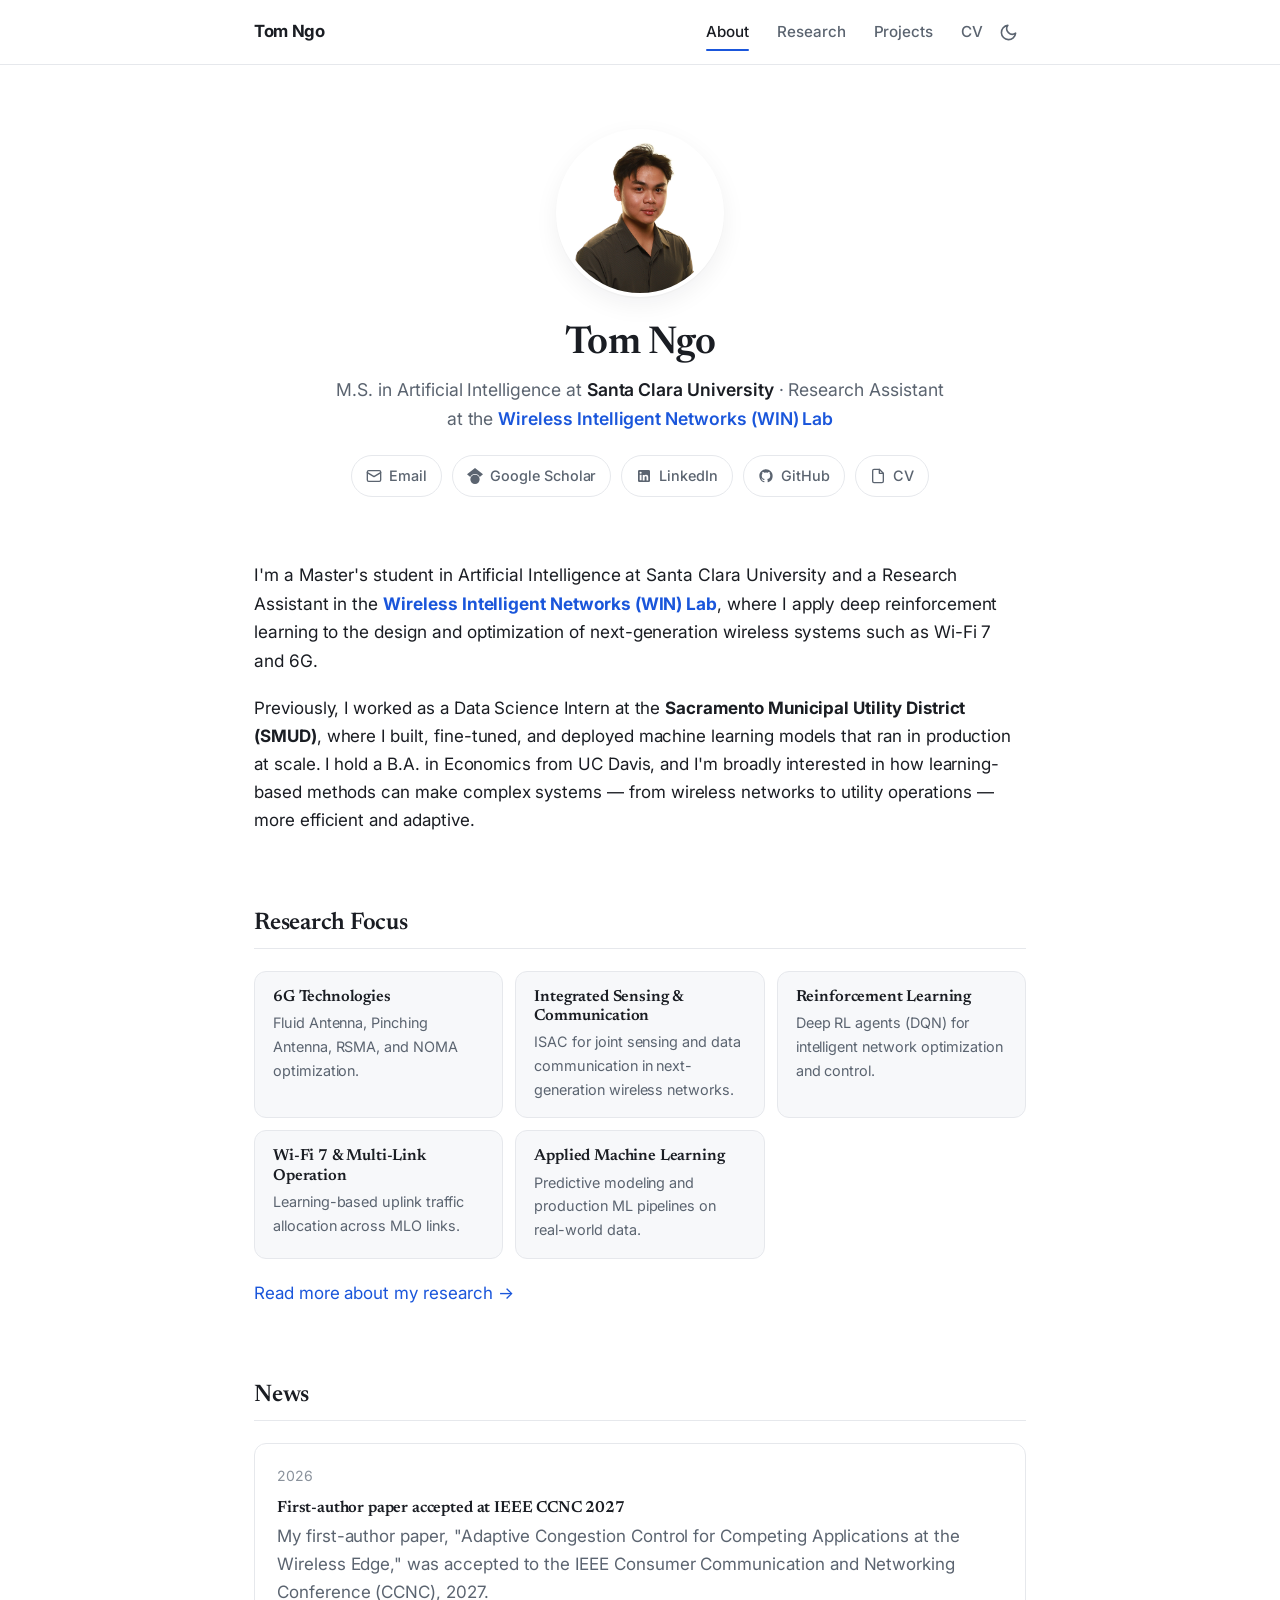
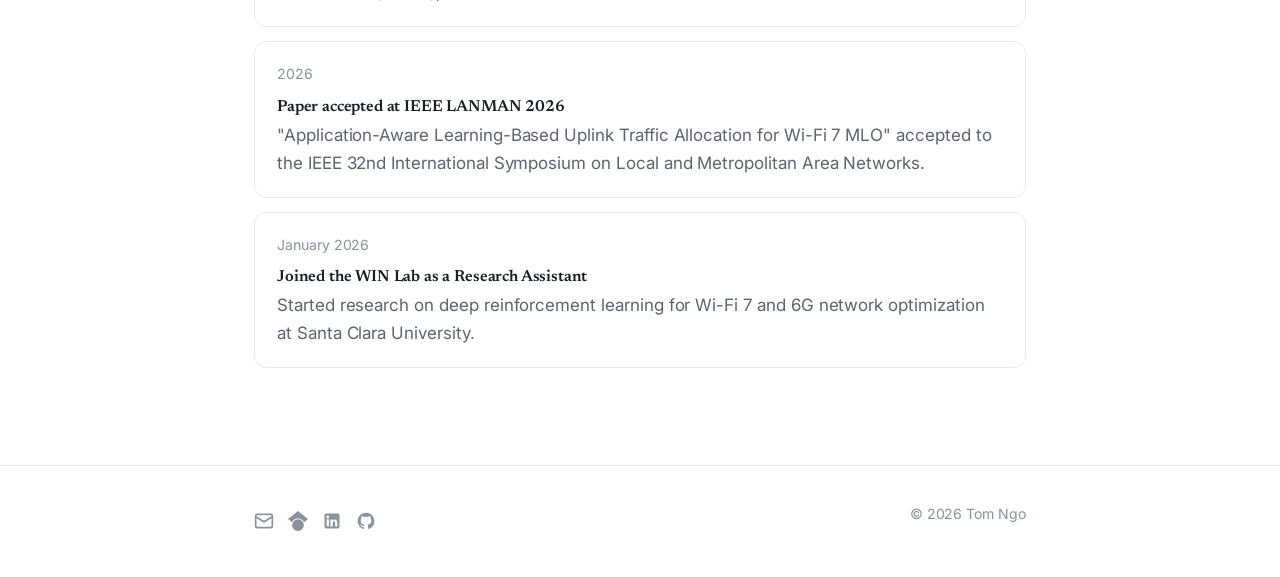
==== commit 7cbb07a4: "Add wireless modeling visuals and prioritize 6G and ISAC research" ====
--- a/index.html
+++ b/index.html
@@ -101,16 +101,20 @@
         <h2 class="section-title">Research Focus</h2>
         <div class="interest-grid">
           <div class="interest">
+            <h3>6G Technologies</h3>
+            <p>Fluid Antenna, Pinching Antenna, RSMA, and NOMA optimization.</p>
+          </div>
+          <div class="interest">
+            <h3>Integrated Sensing &amp; Communication</h3>
+            <p>ISAC for joint sensing and data communication in next-generation wireless networks.</p>
+          </div>
+          <div class="interest">
             <h3>Reinforcement Learning</h3>
             <p>Deep RL agents (DQN) for intelligent network optimization and control.</p>
           </div>
           <div class="interest">
             <h3>Wi-Fi 7 &amp; Multi-Link Operation</h3>
             <p>Learning-based uplink traffic allocation across MLO links.</p>
-          </div>
-          <div class="interest">
-            <h3>6G Technologies</h3>
-            <p>Fluid Antenna, Pinching Antenna, RSMA, and NOMA optimization.</p>
           </div>
           <div class="interest">
             <h3>Applied Machine Learning</h3>
--- a/style.css
+++ b/style.css
@@ -470,6 +470,51 @@
   color: var(--text-muted);
 }
 
+/* ----------  Wireless modeling figures  ---------- */
+.model-figure {
+  margin: 24px 0;
+  overflow: hidden;
+  border: 1px solid var(--border);
+  border-radius: var(--radius);
+  background: var(--bg-soft);
+}
+
+.model-figure-heading {
+  padding: 24px 24px 0;
+}
+
+.model-figure-heading h3 {
+  margin: 6px 0 0;
+  font-size: 1.3rem;
+}
+
+.model-figure img {
+  width: 100%;
+  height: auto;
+}
+
+.model-figure figcaption {
+  padding: 18px 24px;
+  border-top: 1px solid var(--border);
+  background: var(--surface);
+  color: var(--text-muted);
+  font-size: 0.9rem;
+}
+
+.model-source {
+  font-size: 0.9rem;
+  color: var(--text-muted);
+}
+
+.model-dark,
+[data-theme="dark"] .model-light {
+  display: none;
+}
+
+[data-theme="dark"] .model-dark {
+  display: block;
+}
+
 /* ----------  Publications  ---------- */
 .pub-list {
   list-style: none;
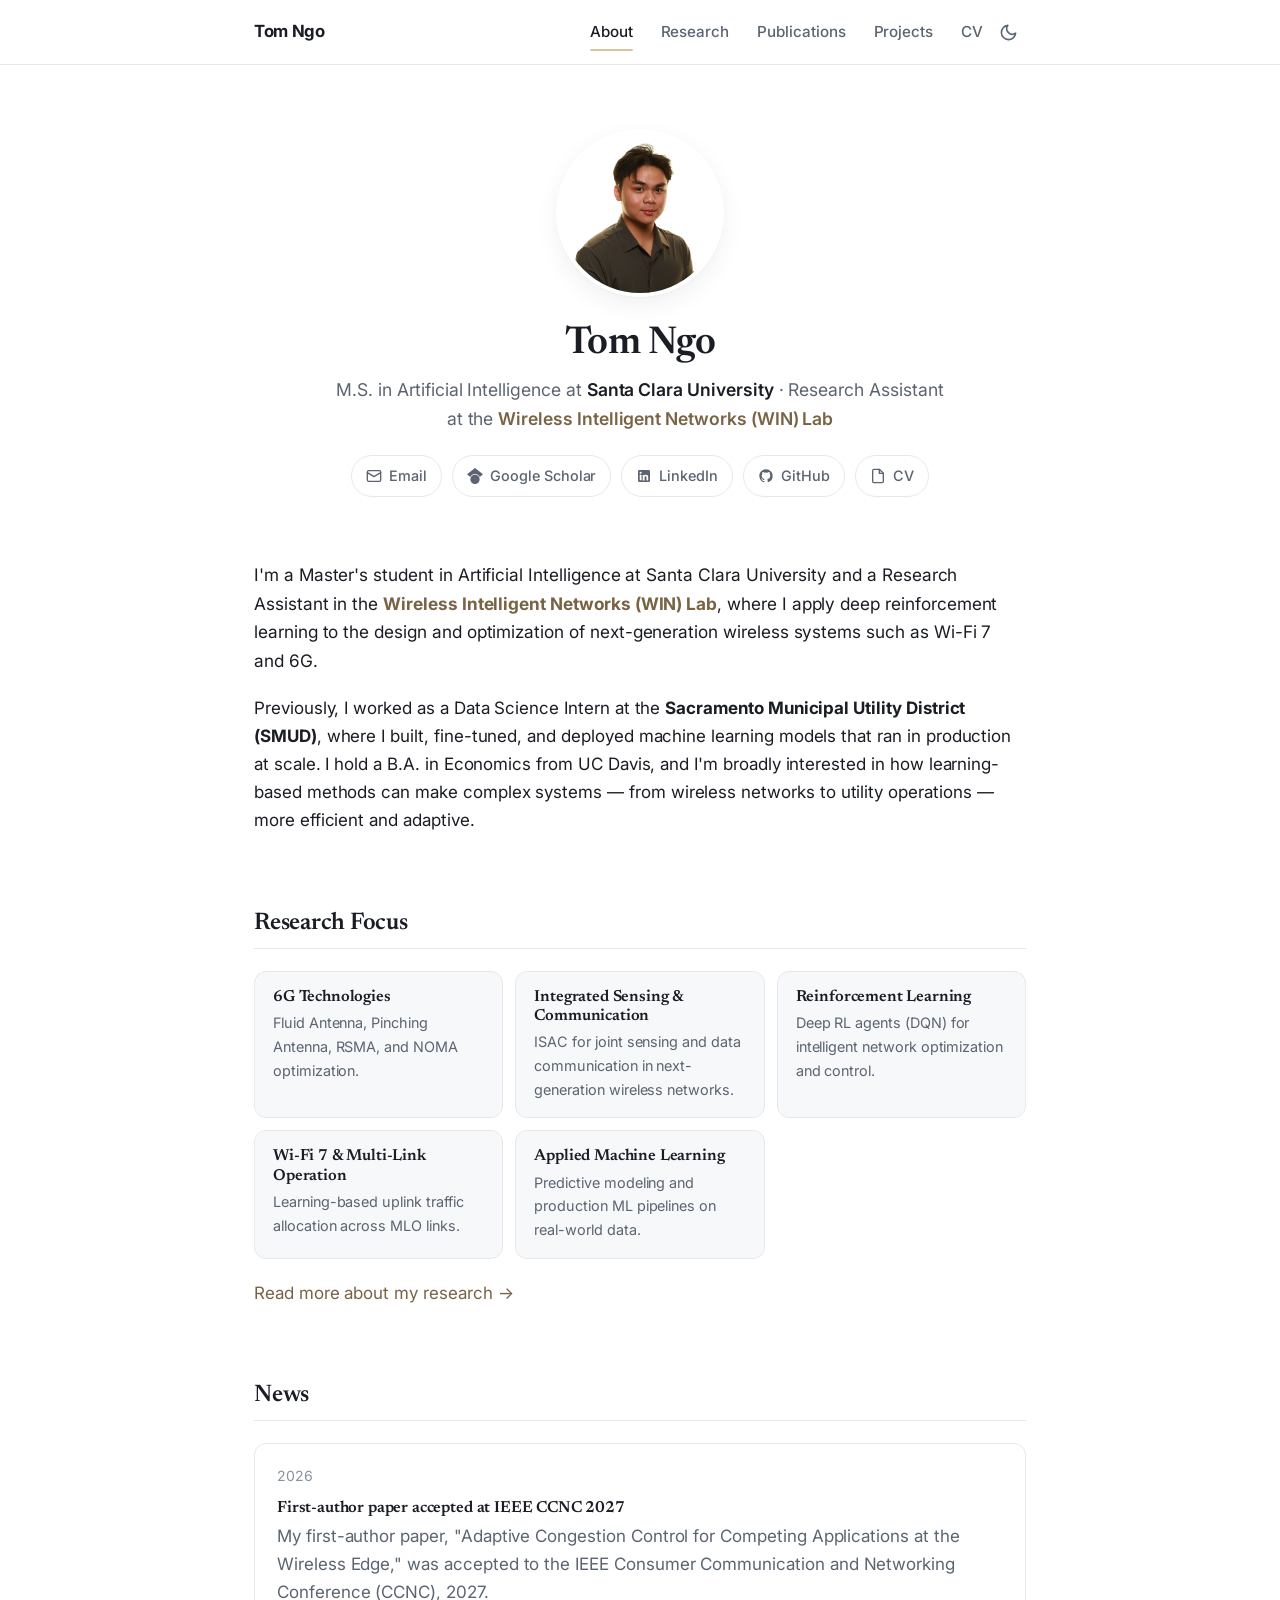
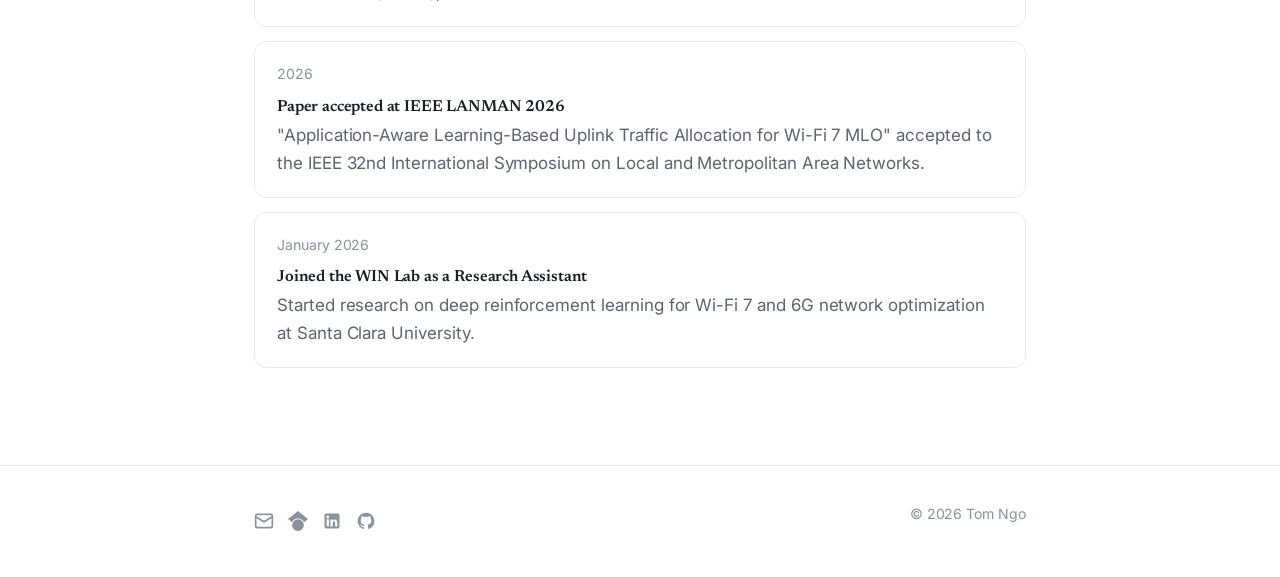
==== commit c063c62b: "Separate publications and feature actual smart-factory renders" ====
--- a/index.html
+++ b/index.html
@@ -27,6 +27,7 @@
       <nav class="nav-links" id="navLinks">
         <a href="index.html" aria-current="page">About</a>
         <a href="research.html">Research</a>
+        <a href="publications.html">Publications</a>
         <a href="projects.html">Projects</a>
         <a href="cv.html">CV</a>
       </nav>
--- a/style.css
+++ b/style.css
@@ -9,9 +9,12 @@
   --text: #1a1d23;
   --text-muted: #5b6470;
   --text-faint: #8a929c;
-  --accent: #1a56db;
-  --accent-hover: var(--accent-hover);
-  --accent-soft: #e8effc;
+  --accent: #796345;
+  --accent-hover: #5f4b32;
+  --accent-soft: #f3ecdf;
+  --accent-fill: #d8c4a3;
+  --accent-fill-hover: #cbb18b;
+  --accent-on-fill: #372c20;
   --border: #e6e8ec;
   --surface: #ffffff;
   --header-bg: rgba(255, 255, 255, 0.85);
@@ -35,9 +38,9 @@
   --text: #e7e9ee;
   --text-muted: #a6adba;
   --text-faint: #707783;
-  --accent: #6699ff;
-  --accent-hover: #8fb4ff;
-  --accent-soft: #1a2742;
+  --accent: #dbc6a4;
+  --accent-hover: #ecdcc4;
+  --accent-soft: #30291f;
   --border: #272b34;
   --surface: #171a21;
   --header-bg: rgba(15, 17, 21, 0.82);
@@ -83,6 +86,11 @@
 a:hover {
   color: var(--accent-hover);
   text-decoration: underline;
+}
+
+::selection {
+  background: var(--accent-fill);
+  color: var(--accent-on-fill);
 }
 
 h1,
@@ -179,7 +187,7 @@
   right: 0;
   bottom: -2px;
   height: 2px;
-  background: var(--accent);
+  background: var(--accent-fill);
   border-radius: 2px;
 }
 
@@ -506,15 +514,6 @@
   color: var(--text-muted);
 }
 
-.model-dark,
-[data-theme="dark"] .model-light {
-  display: none;
-}
-
-[data-theme="dark"] .model-dark {
-  display: block;
-}
-
 /* ----------  Publications  ---------- */
 .pub-list {
   list-style: none;
@@ -624,8 +623,8 @@
   display: inline-flex;
   align-items: center;
   gap: 8px;
-  background: var(--accent);
-  color: #fff;
+  background: var(--accent-fill);
+  color: var(--accent-on-fill);
   padding: 10px 18px;
   border-radius: 8px;
   font-weight: 600;
@@ -634,8 +633,8 @@
 }
 
 .btn:hover {
-  background: var(--accent-hover);
-  color: #fff;
+  background: var(--accent-fill-hover);
+  color: var(--accent-on-fill);
   text-decoration: none;
   transform: translateY(-1px);
 }
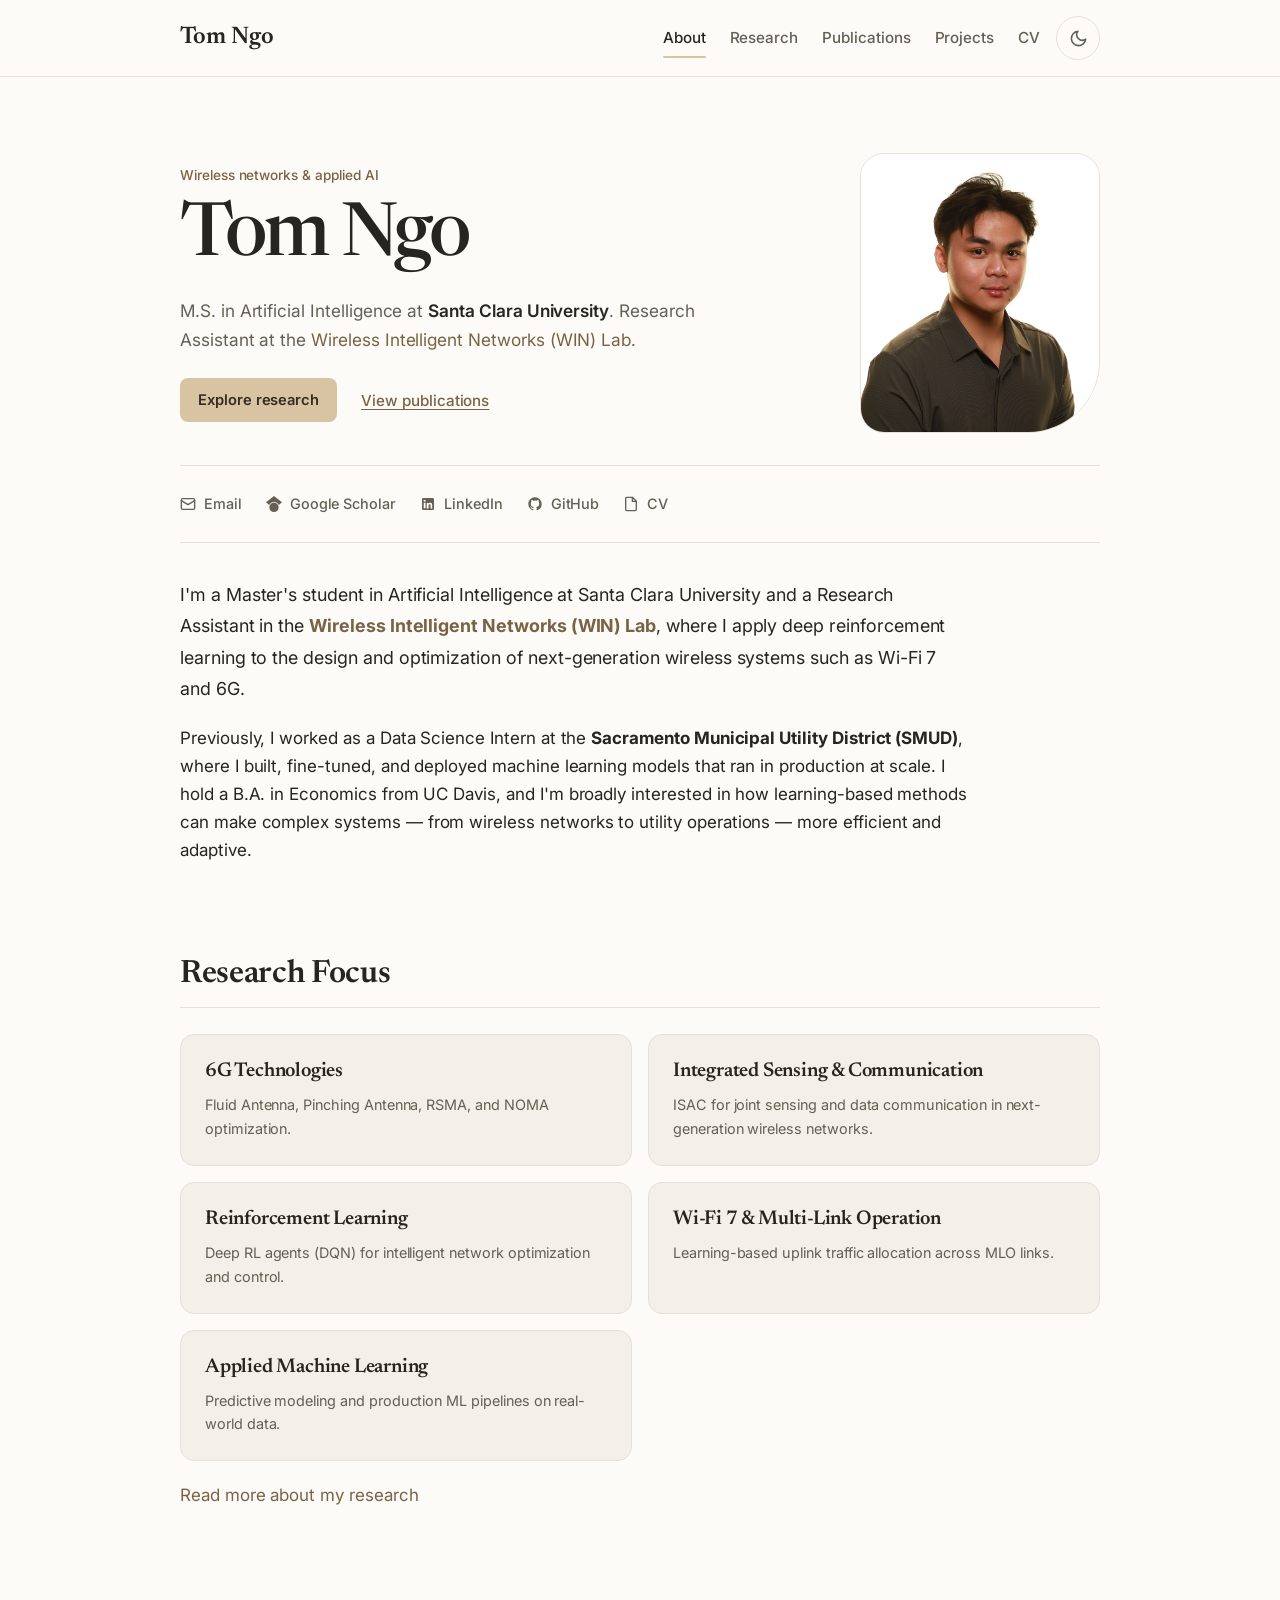
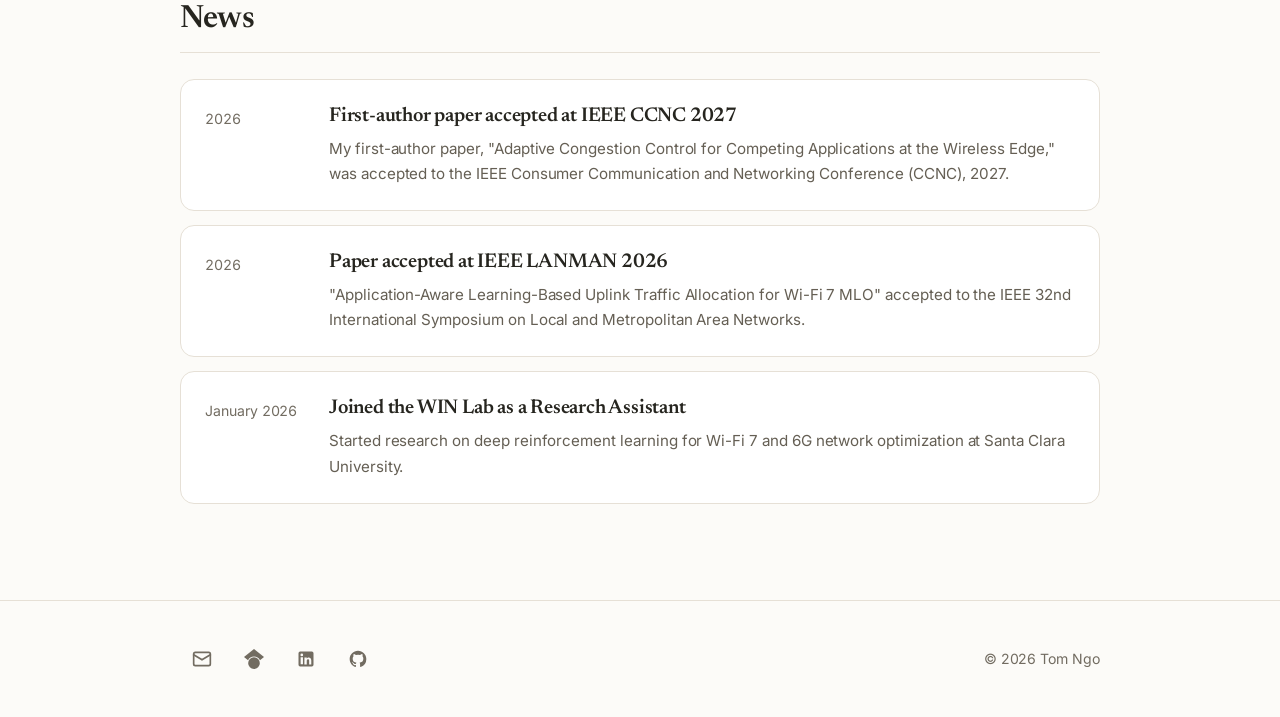
==== commit 9d9fcfbd: "Refine academic portfolio layout and accessible navigation" ====
--- a/index.html
+++ b/index.html
@@ -5,14 +5,18 @@
   <meta name="viewport" content="width=device-width, initial-scale=1.0" />
   <title>Tom Ngo</title>
   <meta name="description" content="Tom (Pham Hoang Duy) Ngo — M.S. in Artificial Intelligence at Santa Clara University and Research Assistant at the Wireless Intelligent Networks (WIN) Lab. Research in deep reinforcement learning for intelligent wireless networks." />
+  <meta name="theme-color" content="#fcfbf8" />
   <link rel="icon" type="image/svg+xml" href="assets/favicon.svg" />
   <script>
     (function () {
+      var theme = "light";
       try {
-        var t = localStorage.getItem("theme") || "light";
-        document.documentElement.setAttribute("data-theme", t);
+        var saved = localStorage.getItem("theme");
+        theme = saved === "light" || saved === "dark" ? saved :
+          (window.matchMedia("(prefers-color-scheme: dark)").matches ? "dark" : "light");
       } catch (e) {}
-      document.documentElement.classList.add("reveal-ready");
+      document.documentElement.setAttribute("data-theme", theme);
+      document.querySelector('meta[name="theme-color"]').setAttribute("content", theme === "dark" ? "#181714" : "#fcfbf8");
     })();
   </script>
   <link rel="preconnect" href="https://fonts.googleapis.com" />
@@ -21,55 +25,64 @@
   <link rel="stylesheet" href="style.css" />
 </head>
 <body>
+  <a class="skip-link" href="#main-content">Skip to content</a>
   <header class="site-header">
     <div class="container nav-inner">
       <a class="brand" href="index.html">Tom Ngo</a>
-      <nav class="nav-links" id="navLinks">
+      <nav class="nav-links" id="navLinks" aria-label="Main navigation">
         <a href="index.html" aria-current="page">About</a>
         <a href="research.html">Research</a>
         <a href="publications.html">Publications</a>
         <a href="projects.html">Projects</a>
         <a href="cv.html">CV</a>
       </nav>
-      <button class="theme-toggle" id="themeToggle" aria-label="Toggle dark mode" title="Toggle dark mode">
-        <svg class="icon-moon" viewBox="0 0 24 24" fill="none" stroke="currentColor" stroke-width="2" stroke-linecap="round" stroke-linejoin="round"><path d="M21 12.79A9 9 0 1 1 11.21 3 7 7 0 0 0 21 12.79z"/></svg>
-        <svg class="icon-sun" viewBox="0 0 24 24" fill="none" stroke="currentColor" stroke-width="2" stroke-linecap="round" stroke-linejoin="round"><circle cx="12" cy="12" r="4"/><path d="M12 2v2M12 20v2M4.93 4.93l1.41 1.41M17.66 17.66l1.41 1.41M2 12h2M20 12h2M6.34 17.66l-1.41 1.41M19.07 4.93l-1.41 1.41"/></svg>
+      <button type="button" class="theme-toggle" id="themeToggle" aria-label="Switch to dark mode" title="Switch to dark mode" aria-pressed="false">
+        <svg aria-hidden="true" focusable="false" class="icon-moon" viewBox="0 0 24 24" fill="none" stroke="currentColor" stroke-width="2" stroke-linecap="round" stroke-linejoin="round"><path d="M21 12.79A9 9 0 1 1 11.21 3 7 7 0 0 0 21 12.79z"/></svg>
+        <svg aria-hidden="true" focusable="false" class="icon-sun" viewBox="0 0 24 24" fill="none" stroke="currentColor" stroke-width="2" stroke-linecap="round" stroke-linejoin="round"><circle cx="12" cy="12" r="4"/><path d="M12 2v2M12 20v2M4.93 4.93l1.41 1.41M17.66 17.66l1.41 1.41M2 12h2M20 12h2M6.34 17.66l-1.41 1.41M19.07 4.93l-1.41 1.41"/></svg>
       </button>
-      <button class="nav-toggle" aria-label="Toggle menu" aria-expanded="false">
-        <svg width="24" height="24" viewBox="0 0 24 24" fill="none" stroke="currentColor" stroke-width="2" stroke-linecap="round"><line x1="3" y1="6" x2="21" y2="6"/><line x1="3" y1="12" x2="21" y2="12"/><line x1="3" y1="18" x2="21" y2="18"/></svg>
+      <button type="button" class="nav-toggle" aria-label="Open menu" aria-expanded="false" aria-controls="navLinks">
+        <svg aria-hidden="true" focusable="false" width="24" height="24" viewBox="0 0 24 24" fill="none" stroke="currentColor" stroke-width="2" stroke-linecap="round"><line x1="3" y1="6" x2="21" y2="6"/><line x1="3" y1="12" x2="21" y2="12"/><line x1="3" y1="18" x2="21" y2="18"/></svg>
       </button>
     </div>
   </header>
 
-  <main>
+  <main id="main-content" tabindex="-1">
     <!-- Hero -->
-    <section class="hero">
-      <div class="container">
-        <img class="hero-photo reveal" src="assets/profile.jpg" alt="Tom Ngo" />
-        <h1 class="reveal">Tom Ngo</h1>
-        <p class="hero-tagline reveal">
-          M.S. in Artificial Intelligence at <strong>Santa Clara University</strong> ·
-          Research Assistant at the <strong><a href="https://krishnaramamoorthy.com/winlab/" target="_blank" rel="noopener">Wireless Intelligent Networks (WIN) Lab</a></strong>
-        </p>
-        <div class="social-row reveal">
+    <section class="hero" aria-labelledby="profile-heading">
+      <div class="container hero-grid">
+        <div class="hero-copy">
+          <p class="eyebrow">Wireless networks &amp; applied AI</p>
+          <h1 id="profile-heading">Tom Ngo</h1>
+          <p class="hero-tagline">
+            M.S. in Artificial Intelligence at <strong>Santa Clara University</strong>.
+            Research Assistant at the
+            <a href="https://krishnaramamoorthy.com/winlab/" target="_blank" rel="noopener">Wireless Intelligent Networks (WIN) Lab</a>.
+          </p>
+          <div class="hero-actions">
+            <a class="btn" href="research.html">Explore research</a>
+            <a class="text-link" href="publications.html">View publications</a>
+          </div>
+        </div>
+        <img class="hero-photo" src="assets/profile.jpg" width="240" height="280" fetchpriority="high" alt="Portrait of Tom Ngo" />
+        <div class="social-row">
           <a href="mailto:pngo2@scu.edu">
-            <svg viewBox="0 0 24 24" fill="none" stroke="currentColor" stroke-width="2" stroke-linecap="round" stroke-linejoin="round"><rect x="2" y="4" width="20" height="16" rx="2"/><path d="m22 7-10 6L2 7"/></svg>
+            <svg aria-hidden="true" focusable="false" viewBox="0 0 24 24" fill="none" stroke="currentColor" stroke-width="2" stroke-linecap="round" stroke-linejoin="round"><rect x="2" y="4" width="20" height="16" rx="2"/><path d="m22 7-10 6L2 7"/></svg>
             Email
           </a>
           <a href="https://scholar.google.com/citations?user=aA_KUTAAAAAJ&amp;hl=en" target="_blank" rel="noopener">
-            <svg viewBox="0 0 24 24" fill="currentColor"><path d="M12 24a7 7 0 1 1 0-14 7 7 0 0 1 0 14zm0-24L0 9.5l4.838 3.94A8 8 0 0 1 12 9a8 8 0 0 1 7.162 4.44L24 9.5z"/></svg>
+            <svg aria-hidden="true" focusable="false" viewBox="0 0 24 24" fill="currentColor"><path d="M12 24a7 7 0 1 1 0-14 7 7 0 0 1 0 14zm0-24L0 9.5l4.838 3.94A8 8 0 0 1 12 9a8 8 0 0 1 7.162 4.44L24 9.5z"/></svg>
             Google Scholar
           </a>
           <a href="https://www.linkedin.com/in/duyngoph" target="_blank" rel="noopener">
-            <svg viewBox="0 0 24 24" fill="currentColor"><path d="M19 3a2 2 0 0 1 2 2v14a2 2 0 0 1-2 2H5a2 2 0 0 1-2-2V5a2 2 0 0 1 2-2h14zM8.34 18.34V9.96H5.56v8.38h2.78zM6.95 8.73a1.61 1.61 0 1 0 0-3.22 1.61 1.61 0 0 0 0 3.22zm11.39 9.61v-4.6c0-2.46-1.31-3.6-3.06-3.6-1.41 0-2.04.78-2.39 1.32v-1.13h-2.78c.04.78 0 8.38 0 8.38h2.78v-4.68c0-.25.02-.5.09-.68.2-.5.66-1.01 1.42-1.01.99 0 1.39.76 1.39 1.86v4.51h2.55z"/></svg>
+            <svg aria-hidden="true" focusable="false" viewBox="0 0 24 24" fill="currentColor"><path d="M19 3a2 2 0 0 1 2 2v14a2 2 0 0 1-2 2H5a2 2 0 0 1-2-2V5a2 2 0 0 1 2-2h14zM8.34 18.34V9.96H5.56v8.38h2.78zM6.95 8.73a1.61 1.61 0 1 0 0-3.22 1.61 1.61 0 0 0 0 3.22zm11.39 9.61v-4.6c0-2.46-1.31-3.6-3.06-3.6-1.41 0-2.04.78-2.39 1.32v-1.13h-2.78c.04.78 0 8.38 0 8.38h2.78v-4.68c0-.25.02-.5.09-.68.2-.5.66-1.01 1.42-1.01.99 0 1.39.76 1.39 1.86v4.51h2.55z"/></svg>
             LinkedIn
           </a>
           <a href="https://github.com/duyngoph" target="_blank" rel="noopener">
-            <svg viewBox="0 0 24 24" fill="currentColor"><path d="M12 2C6.48 2 2 6.48 2 12c0 4.42 2.87 8.17 6.84 9.5.5.09.68-.22.68-.48v-1.7c-2.78.6-3.37-1.34-3.37-1.34-.46-1.16-1.11-1.47-1.11-1.47-.91-.62.07-.6.07-.6 1 .07 1.53 1.03 1.53 1.03.89 1.53 2.34 1.09 2.91.83.09-.65.35-1.09.63-1.34-2.22-.25-4.55-1.11-4.55-4.94 0-1.09.39-1.98 1.03-2.68-.1-.25-.45-1.27.1-2.65 0 0 .84-.27 2.75 1.02a9.56 9.56 0 0 1 5 0c1.91-1.29 2.75-1.02 2.75-1.02.55 1.38.2 2.4.1 2.65.64.7 1.03 1.59 1.03 2.68 0 3.84-2.34 4.69-4.57 4.94.36.31.68.92.68 1.85v2.74c0 .27.18.58.69.48A10.01 10.01 0 0 0 22 12c0-5.52-4.48-10-10-10z"/></svg>
+            <svg aria-hidden="true" focusable="false" viewBox="0 0 24 24" fill="currentColor"><path d="M12 2C6.48 2 2 6.48 2 12c0 4.42 2.87 8.17 6.84 9.5.5.09.68-.22.68-.48v-1.7c-2.78.6-3.37-1.34-3.37-1.34-.46-1.16-1.11-1.47-1.11-1.47-.91-.62.07-.6.07-.6 1 .07 1.53 1.03 1.53 1.03.89 1.53 2.34 1.09 2.91.83.09-.65.35-1.09.63-1.34-2.22-.25-4.55-1.11-4.55-4.94 0-1.09.39-1.98 1.03-2.68-.1-.25-.45-1.27.1-2.65 0 0 .84-.27 2.75 1.02a9.56 9.56 0 0 1 5 0c1.91-1.29 2.75-1.02 2.75-1.02.55 1.38.2 2.4.1 2.65.64.7 1.03 1.59 1.03 2.68 0 3.84-2.34 4.69-4.57 4.94.36.31.68.92.68 1.85v2.74c0 .27.18.58.69.48A10.01 10.01 0 0 0 22 12c0-5.52-4.48-10-10-10z"/></svg>
             GitHub
           </a>
           <a href="assets/Tom_Ngo_CV.pdf" target="_blank" rel="noopener">
-            <svg viewBox="0 0 24 24" fill="none" stroke="currentColor" stroke-width="2" stroke-linecap="round" stroke-linejoin="round"><path d="M14 2H6a2 2 0 0 0-2 2v16a2 2 0 0 0 2 2h12a2 2 0 0 0 2-2V8z"/><path d="M14 2v6h6"/></svg>
+            <svg aria-hidden="true" focusable="false" viewBox="0 0 24 24" fill="none" stroke="currentColor" stroke-width="2" stroke-linecap="round" stroke-linejoin="round"><path d="M14 2H6a2 2 0 0 0-2 2v16a2 2 0 0 0 2 2h12a2 2 0 0 0 2-2V8z"/><path d="M14 2v6h6"/></svg>
             CV
           </a>
         </div>
@@ -77,8 +90,8 @@
     </section>
 
     <!-- About -->
-    <section class="section reveal">
-      <div class="container">
+    <section class="section about-section" aria-label="About Tom">
+      <div class="container prose">
         <p class="lead">
           I'm a Master's student in Artificial Intelligence at Santa Clara University and a
           Research Assistant in the <strong><a href="https://krishnaramamoorthy.com/winlab/" target="_blank" rel="noopener">Wireless Intelligent Networks (WIN) Lab</a></strong>, where I
@@ -97,7 +110,7 @@
     </section>
 
     <!-- Research focus -->
-    <section class="section reveal">
+    <section class="section">
       <div class="container">
         <h2 class="section-title">Research Focus</h2>
         <div class="interest-grid">
@@ -123,41 +136,47 @@
           </div>
         </div>
         <p style="margin-top: 20px;">
-          <a href="research.html">Read more about my research &rarr;</a>
+          <a href="research.html">Read more about my research</a>
         </p>
       </div>
     </section>
 
     <!-- News -->
-    <section class="section reveal">
+    <section class="section">
       <div class="container">
         <h2 class="section-title">News</h2>
-        <div class="cards">
-          <div class="card">
+        <div class="cards news-cards">
+          <article class="card news-card">
             <p class="meta">2026</p>
-            <h3 style="font-size:1rem;">First-author paper accepted at IEEE CCNC 2027</h3>
-            <p class="muted" style="margin:4px 0 0;">
-              My first-author paper, "Adaptive Congestion Control for Competing Applications at the
-              Wireless Edge," was accepted to the IEEE Consumer Communication and Networking
-              Conference (CCNC), 2027.
-            </p>
-          </div>
-          <div class="card">
+            <div class="news-body">
+              <h3><a href="publications.html#ccnc-2027">First-author paper accepted at IEEE CCNC 2027</a></h3>
+              <p class="muted">
+                My first-author paper, "Adaptive Congestion Control for Competing Applications at the
+                Wireless Edge," was accepted to the IEEE Consumer Communication and Networking
+                Conference (CCNC), 2027.
+              </p>
+            </div>
+          </article>
+          <article class="card news-card">
             <p class="meta">2026</p>
-            <h3 style="font-size:1rem;">Paper accepted at IEEE LANMAN 2026</h3>
-            <p class="muted" style="margin:4px 0 0;">
-              "Application-Aware Learning-Based Uplink Traffic Allocation for Wi-Fi 7 MLO" accepted
-              to the IEEE 32nd International Symposium on Local and Metropolitan Area Networks.
-            </p>
-          </div>
-          <div class="card">
+            <div class="news-body">
+              <h3><a href="publications.html#lanman-2026">Paper accepted at IEEE LANMAN 2026</a></h3>
+              <p class="muted">
+                "Application-Aware Learning-Based Uplink Traffic Allocation for Wi-Fi 7 MLO" accepted
+                to the IEEE 32nd International Symposium on Local and Metropolitan Area Networks.
+              </p>
+            </div>
+          </article>
+          <article class="card news-card">
             <p class="meta">January 2026</p>
-            <h3 style="font-size:1rem;">Joined the WIN Lab as a Research Assistant</h3>
-            <p class="muted" style="margin:4px 0 0;">
-              Started research on deep reinforcement learning for Wi-Fi 7 and 6G network
-              optimization at Santa Clara University.
-            </p>
-          </div>
+            <div class="news-body">
+              <h3>Joined the WIN Lab as a Research Assistant</h3>
+              <p class="muted">
+                Started research on deep reinforcement learning for Wi-Fi 7 and 6G network
+                optimization at Santa Clara University.
+              </p>
+            </div>
+          </article>
         </div>
       </div>
     </section>
@@ -167,16 +186,16 @@
     <div class="container footer-inner">
       <div class="footer-social">
         <a href="mailto:pngo2@scu.edu" aria-label="Email">
-          <svg viewBox="0 0 24 24" fill="none" stroke="currentColor" stroke-width="2" stroke-linecap="round" stroke-linejoin="round"><rect x="2" y="4" width="20" height="16" rx="2"/><path d="m22 7-10 6L2 7"/></svg>
+          <svg aria-hidden="true" focusable="false" viewBox="0 0 24 24" fill="none" stroke="currentColor" stroke-width="2" stroke-linecap="round" stroke-linejoin="round"><rect x="2" y="4" width="20" height="16" rx="2"/><path d="m22 7-10 6L2 7"/></svg>
         </a>
         <a href="https://scholar.google.com/citations?user=aA_KUTAAAAAJ&amp;hl=en" target="_blank" rel="noopener" aria-label="Google Scholar">
-          <svg viewBox="0 0 24 24" fill="currentColor"><path d="M12 24a7 7 0 1 1 0-14 7 7 0 0 1 0 14zm0-24L0 9.5l4.838 3.94A8 8 0 0 1 12 9a8 8 0 0 1 7.162 4.44L24 9.5z"/></svg>
+          <svg aria-hidden="true" focusable="false" viewBox="0 0 24 24" fill="currentColor"><path d="M12 24a7 7 0 1 1 0-14 7 7 0 0 1 0 14zm0-24L0 9.5l4.838 3.94A8 8 0 0 1 12 9a8 8 0 0 1 7.162 4.44L24 9.5z"/></svg>
         </a>
         <a href="https://www.linkedin.com/in/duyngoph" target="_blank" rel="noopener" aria-label="LinkedIn">
-          <svg viewBox="0 0 24 24" fill="currentColor"><path d="M19 3a2 2 0 0 1 2 2v14a2 2 0 0 1-2 2H5a2 2 0 0 1-2-2V5a2 2 0 0 1 2-2h14zM8.34 18.34V9.96H5.56v8.38h2.78zM6.95 8.73a1.61 1.61 0 1 0 0-3.22 1.61 1.61 0 0 0 0 3.22zm11.39 9.61v-4.6c0-2.46-1.31-3.6-3.06-3.6-1.41 0-2.04.78-2.39 1.32v-1.13h-2.78c.04.78 0 8.38 0 8.38h2.78v-4.68c0-.25.02-.5.09-.68.2-.5.66-1.01 1.42-1.01.99 0 1.39.76 1.39 1.86v4.51h2.55z"/></svg>
+          <svg aria-hidden="true" focusable="false" viewBox="0 0 24 24" fill="currentColor"><path d="M19 3a2 2 0 0 1 2 2v14a2 2 0 0 1-2 2H5a2 2 0 0 1-2-2V5a2 2 0 0 1 2-2h14zM8.34 18.34V9.96H5.56v8.38h2.78zM6.95 8.73a1.61 1.61 0 1 0 0-3.22 1.61 1.61 0 0 0 0 3.22zm11.39 9.61v-4.6c0-2.46-1.31-3.6-3.06-3.6-1.41 0-2.04.78-2.39 1.32v-1.13h-2.78c.04.78 0 8.38 0 8.38h2.78v-4.68c0-.25.02-.5.09-.68.2-.5.66-1.01 1.42-1.01.99 0 1.39.76 1.39 1.86v4.51h2.55z"/></svg>
         </a>
         <a href="https://github.com/duyngoph" target="_blank" rel="noopener" aria-label="GitHub">
-          <svg viewBox="0 0 24 24" fill="currentColor"><path d="M12 2C6.48 2 2 6.48 2 12c0 4.42 2.87 8.17 6.84 9.5.5.09.68-.22.68-.48v-1.7c-2.78.6-3.37-1.34-3.37-1.34-.46-1.16-1.11-1.47-1.11-1.47-.91-.62.07-.6.07-.6 1 .07 1.53 1.03 1.53 1.03.89 1.53 2.34 1.09 2.91.83.09-.65.35-1.09.63-1.34-2.22-.25-4.55-1.11-4.55-4.94 0-1.09.39-1.98 1.03-2.68-.1-.25-.45-1.27.1-2.65 0 0 .84-.27 2.75 1.02a9.56 9.56 0 0 1 5 0c1.91-1.29 2.75-1.02 2.75-1.02.55 1.38.2 2.4.1 2.65.64.7 1.03 1.59 1.03 2.68 0 3.84-2.34 4.69-4.57 4.94.36.31.68.92.68 1.85v2.74c0 .27.18.58.69.48A10.01 10.01 0 0 0 22 12c0-5.52-4.48-10-10-10z"/></svg>
+          <svg aria-hidden="true" focusable="false" viewBox="0 0 24 24" fill="currentColor"><path d="M12 2C6.48 2 2 6.48 2 12c0 4.42 2.87 8.17 6.84 9.5.5.09.68-.22.68-.48v-1.7c-2.78.6-3.37-1.34-3.37-1.34-.46-1.16-1.11-1.47-1.11-1.47-.91-.62.07-.6.07-.6 1 .07 1.53 1.03 1.53 1.03.89 1.53 2.34 1.09 2.91.83.09-.65.35-1.09.63-1.34-2.22-.25-4.55-1.11-4.55-4.94 0-1.09.39-1.98 1.03-2.68-.1-.25-.45-1.27.1-2.65 0 0 .84-.27 2.75 1.02a9.56 9.56 0 0 1 5 0c1.91-1.29 2.75-1.02 2.75-1.02.55 1.38.2 2.4.1 2.65.64.7 1.03 1.59 1.03 2.68 0 3.84-2.34 4.69-4.57 4.94.36.31.68.92.68 1.85v2.74c0 .27.18.58.69.48A10.01 10.01 0 0 0 22 12c0-5.52-4.48-10-10-10z"/></svg>
         </a>
       </div>
       <p class="footer-copy">© 2026 Tom Ngo</p>
--- a/style.css
+++ b/style.css
@@ -1,25 +1,25 @@
 /* ===========================================================
    Tom Ngo — Personal Website
-   Clean, minimal academic style inspired by andrewng.org
+   Academic portfolio — warm neutrals, clear hierarchy, accessible interactions
    =========================================================== */
 
 :root {
-  --bg: #ffffff;
-  --bg-soft: #f7f8fa;
-  --text: #1a1d23;
-  --text-muted: #5b6470;
-  --text-faint: #8a929c;
+  --bg: #fcfbf8;
+  --bg-soft: #f3f0e9;
+  --text: #26251f;
+  --text-muted: #655f54;
+  --text-faint: #726c61;
   --accent: #796345;
   --accent-hover: #5f4b32;
   --accent-soft: #f3ecdf;
   --accent-fill: #d8c4a3;
   --accent-fill-hover: #cbb18b;
   --accent-on-fill: #372c20;
-  --border: #e6e8ec;
+  --border: #e6e0d6;
   --surface: #ffffff;
-  --header-bg: rgba(255, 255, 255, 0.85);
-  --max-width: 820px;
-  --radius: 12px;
+  --header-bg: rgba(252, 251, 248, 0.95);
+  --max-width: 1000px;
+  --radius: 14px;
   --font-sans: "Inter", -apple-system, BlinkMacSystemFont, "Segoe UI", Roboto,
     Helvetica, Arial, sans-serif;
   --font-serif: "Newsreader", Georgia, Cambria, "Times New Roman", serif;
@@ -33,17 +33,17 @@
 
 [data-theme="dark"] {
   color-scheme: dark;
-  --bg: #0f1115;
-  --bg-soft: #171a21;
-  --text: #e7e9ee;
-  --text-muted: #a6adba;
-  --text-faint: #707783;
+  --bg: #181714;
+  --bg-soft: #211f1a;
+  --text: #eeeae1;
+  --text-muted: #bcb6a9;
+  --text-faint: #a8a192;
   --accent: #dbc6a4;
   --accent-hover: #ecdcc4;
   --accent-soft: #30291f;
-  --border: #272b34;
-  --surface: #171a21;
-  --header-bg: rgba(15, 17, 21, 0.82);
+  --border: #3d382e;
+  --surface: #211f1a;
+  --header-bg: rgba(24, 23, 20, 0.95);
   --shadow: 0 1px 2px rgba(0, 0, 0, 0.4),
     0 8px 24px rgba(0, 0, 0, 0.5);
 }
@@ -56,6 +56,7 @@
 html {
   scroll-behavior: smooth;
   -webkit-text-size-adjust: 100%;
+  scroll-padding-top: 96px;
 }
 
 body {
@@ -66,6 +67,7 @@
   line-height: 1.65;
   font-size: 17px;
   letter-spacing: -0.003em;
+  overflow-wrap: break-word;
   -webkit-font-smoothing: antialiased;
   text-rendering: optimizeLegibility;
 }
@@ -74,12 +76,14 @@
   width: 100%;
   max-width: var(--max-width);
   margin: 0 auto;
-  padding: 0 24px;
+  padding: 0 clamp(20px, 4vw, 40px);
 }
 
 a {
   color: var(--accent);
   text-decoration: none;
+  text-underline-offset: 0.2em;
+  text-decoration-thickness: 1px;
   transition: color 0.15s ease;
 }
 
@@ -102,6 +106,7 @@
   font-weight: 600;
   letter-spacing: -0.01em;
   color: var(--text);
+  text-wrap: balance;
 }
 
 p {
@@ -119,7 +124,9 @@
 .date,
 .social-row a,
 .footer-copy {
-  font-family: var(--font-sans);
+  color: var(--text-faint);
+  font-size: 0.88rem;
+  margin: 0;
 }
 
 img {
@@ -141,15 +148,17 @@
   display: flex;
   align-items: center;
   justify-content: space-between;
-  height: 64px;
+  min-height: 76px;
+  gap: 16px;
 }
 
 .brand {
-  font-weight: 700;
-  font-size: 1.05rem;
+  font-family: var(--font-serif);
+  font-weight: 600;
+  font-size: 1.5rem;
   color: var(--text);
-  letter-spacing: -0.02em;
   margin-right: auto;
+  white-space: nowrap;
 }
 
 .brand:hover {
@@ -160,14 +169,14 @@
 .nav-links {
   display: flex;
   align-items: center;
-  gap: 28px;
+  gap: 24px;
 }
 
 .nav-links a {
   color: var(--text-muted);
   font-size: 0.95rem;
   font-weight: 500;
-  padding: 4px 0;
+  padding: 12px 0;
   position: relative;
 }
 
@@ -185,7 +194,7 @@
   position: absolute;
   left: 0;
   right: 0;
-  bottom: -2px;
+  bottom: 5px;
   height: 2px;
   background: var(--accent-fill);
   border-radius: 2px;
@@ -206,17 +215,18 @@
 
 /* theme toggle */
 .theme-toggle {
-  display: inline-flex;
+  display: none;
   align-items: center;
   justify-content: center;
+  width: 44px;
+  height: 44px;
+  flex-shrink: 0;
   background: none;
-  border: 0;
+  border: 1px solid var(--border);
   cursor: pointer;
-  padding: 8px;
-  margin-left: 8px;
-  color: var(--text-muted);
-  border-radius: 8px;
-  transition: color 0.15s ease, background 0.15s ease;
+  color: var(--text-muted);
+  border-radius: 50%;
+  transition: color 0.15s ease, background-color 0.15s ease;
 }
 
 .theme-toggle:hover {
@@ -248,23 +258,21 @@
 }
 
 .section {
-  padding-top: 56px;
+  padding-top: clamp(44px, 7vw, 72px);
 }
 
 .section-title {
-  font-size: 1.5rem;
-  margin: 0 0 22px;
-  padding-bottom: 10px;
+  font-size: clamp(1.65rem, 3vw, 2rem);
+  margin: 0 0 26px;
+  padding-bottom: 14px;
   border-bottom: 1px solid var(--border);
 }
 
 .eyebrow {
-  text-transform: uppercase;
-  letter-spacing: 0.12em;
-  font-size: 0.72rem;
-  font-weight: 600;
+  font-size: 0.85rem;
+  font-weight: 500;
   color: var(--accent);
-  margin: 0 0 10px;
+  margin: 0 0 14px;
 }
 
 .muted {
@@ -273,31 +281,32 @@
 
 /* ----------  Hero (About)  ---------- */
 .hero {
-  text-align: center;
-  padding: 64px 0 8px;
+  padding: clamp(40px, 7vw, 76px) 0 0;
 }
 
 .hero-photo {
-  width: 168px;
-  height: 168px;
-  border-radius: 50%;
-  margin: 0 auto 24px;
+  width: 240px;
+  height: 280px;
   object-fit: cover;
-  border: 4px solid var(--surface);
-  box-shadow: var(--shadow);
-  background: var(--bg-soft);
+  object-position: center 30%;
+  border-radius: 24px 24px 72px 24px;
+  border: 1px solid var(--border);
+  background: var(--surface);
 }
 
 .hero h1 {
-  font-size: 2.4rem;
-  margin: 0 0 8px;
+  font-size: clamp(3.2rem, 7vw, 4.6rem);
+  font-weight: 500;
+  letter-spacing: -0.04em;
+  line-height: 1.05;
+  margin: 0 0 20px;
 }
 
 .hero-tagline {
-  font-size: 1.1rem;
-  color: var(--text-muted);
-  max-width: 620px;
-  margin: 0 auto 22px;
+  font-size: 1.08rem;
+  color: var(--text-muted);
+  max-width: 48ch;
+  margin: 0 0 24px;
 }
 
 .hero-tagline strong {
@@ -310,30 +319,27 @@
   display: flex;
   flex-wrap: wrap;
   align-items: center;
-  justify-content: center;
-  gap: 10px;
-  margin-top: 6px;
+  gap: 4px 24px;
+  grid-column: 1 / -1;
+  padding: 16px 0;
+  border-top: 1px solid var(--border);
+  border-bottom: 1px solid var(--border);
 }
 
 .social-row a {
   display: inline-flex;
   align-items: center;
-  gap: 7px;
-  padding: 8px 14px;
-  border: 1px solid var(--border);
-  border-radius: 999px;
+  gap: 8px;
+  min-height: 44px;
   color: var(--text-muted);
   font-size: 0.9rem;
   font-weight: 500;
-  background: var(--surface);
-  transition: all 0.15s ease;
+  transition: color 0.15s ease;
 }
 
 .social-row a:hover {
   color: var(--accent);
-  border-color: var(--accent);
-  text-decoration: none;
-  transform: translateY(-1px);
+  text-decoration: underline;
 }
 
 .social-row svg {
@@ -344,7 +350,8 @@
 
 /* ----------  Prose blocks  ---------- */
 .lead {
-  font-size: 1.08rem;
+  font-size: 1.12rem;
+  line-height: 1.75;
 }
 
 .cards {
@@ -355,19 +362,21 @@
 .card {
   border: 1px solid var(--border);
   border-radius: var(--radius);
-  padding: 20px 22px;
+  padding: 24px;
   background: var(--surface);
   transition: box-shadow 0.18s ease, border-color 0.18s ease;
 }
 
-.card:hover {
-  box-shadow: var(--shadow);
-  border-color: #d6dae1;
+.news-cards .card:hover,
+.news-cards .card:focus-within {
+  border-color: var(--accent-fill);
+  box-shadow: 0 0 18px rgba(216, 196, 163, 0.28),
+    0 8px 24px rgba(216, 196, 163, 0.18);
 }
 
 .card h3 {
-  font-size: 1.12rem;
-  margin: 0 0 4px;
+  font-size: 1.25rem;
+  margin: 0 0 8px;
 }
 
 .card .meta {
@@ -455,21 +464,21 @@
 /* ----------  Research interests grid  ---------- */
 .interest-grid {
   display: grid;
-  grid-template-columns: repeat(auto-fit, minmax(220px, 1fr));
-  gap: 12px;
+  grid-template-columns: repeat(2, minmax(0, 1fr));
+  gap: 16px;
   margin: 4px 0 8px;
 }
 
 .interest {
   border: 1px solid var(--border);
   border-radius: var(--radius);
-  padding: 16px 18px;
+  padding: 24px;
   background: var(--bg-soft);
 }
 
 .interest h3 {
-  font-size: 1rem;
-  margin: 0 0 4px;
+  font-size: 1.25rem;
+  margin: 0 0 10px;
 }
 
 .interest p {
@@ -480,19 +489,20 @@
 
 /* ----------  Wireless modeling figures  ---------- */
 .model-figure {
-  margin: 24px 0;
+  margin: 0;
+  min-width: 0;
   overflow: hidden;
   border: 1px solid var(--border);
   border-radius: var(--radius);
-  background: var(--bg-soft);
+  background: var(--surface);
 }
 
 .model-figure-heading {
-  padding: 24px 24px 0;
+  padding: 22px 24px;
 }
 
 .model-figure-heading h3 {
-  margin: 6px 0 0;
+  margin: 4px 0 0;
   font-size: 1.3rem;
 }
 
@@ -523,10 +533,11 @@
 
 .pub {
   display: grid;
-  grid-template-columns: 64px 1fr;
-  gap: 18px;
-  padding: 20px 0;
+  grid-template-columns: 80px minmax(0, 1fr);
+  gap: 24px;
+  padding: 32px 0;
   border-bottom: 1px solid var(--border);
+  scroll-margin-top: 100px;
 }
 
 .pub:last-child {
@@ -534,16 +545,19 @@
 }
 
 .pub-year {
-  font-weight: 700;
-  color: var(--text-faint);
-  font-size: 0.95rem;
-  padding-top: 1px;
+  font-weight: 500;
+  color: var(--accent);
+  font-size: 1rem;
+  font-variant-numeric: tabular-nums;
+  padding-top: 3px;
 }
 
 .pub-title {
-  font-weight: 600;
-  font-size: 1.05rem;
-  margin: 0 0 4px;
+  font-family: var(--font-serif);
+  font-weight: 500;
+  font-size: clamp(1.3rem, 2.5vw, 1.65rem);
+  line-height: 1.3;
+  margin: 0 0 12px;
 }
 
 .pub-authors {
@@ -560,8 +574,7 @@
 .pub-venue {
   color: var(--text-faint);
   font-size: 0.9rem;
-  font-style: italic;
-  margin: 0;
+  margin: 8px 0 0;
 }
 
 /* ----------  CV page  ---------- */
@@ -629,14 +642,15 @@
   border-radius: 8px;
   font-weight: 600;
   font-size: 0.92rem;
-  transition: background 0.15s ease, transform 0.15s ease;
+  min-height: 44px;
+  justify-content: center;
+  transition: background-color 0.15s ease;
 }
 
 .btn:hover {
   background: var(--accent-fill-hover);
   color: var(--accent-on-fill);
   text-decoration: none;
-  transform: translateY(-1px);
 }
 
 .btn svg {
@@ -661,12 +675,17 @@
 
 .footer-social {
   display: flex;
-  gap: 14px;
+  gap: 8px;
 }
 
 .footer-social a {
   color: var(--text-faint);
   display: inline-flex;
+  align-items: center;
+  justify-content: center;
+  width: 44px;
+  height: 44px;
+  border-radius: 50%;
 }
 
 .footer-social a:hover {
@@ -683,60 +702,214 @@
   font-size: 0.88rem;
 }
 
-/* ----------  Scroll reveal  ---------- */
-.reveal-ready .reveal {
-  opacity: 0;
-  transform: translateY(22px);
-  transition: opacity 0.7s cubic-bezier(0.22, 1, 0.36, 1),
-    transform 0.7s cubic-bezier(0.22, 1, 0.36, 1);
-  will-change: opacity, transform;
-}
-
-.reveal-ready .reveal.is-visible {
-  opacity: 1;
-  transform: none;
-}
-
-/* Staggered entrance for the hero on load */
-.hero .container > .reveal:nth-child(1) {
-  transition-delay: 0.04s;
-}
-.hero .container > .reveal:nth-child(2) {
-  transition-delay: 0.12s;
-}
-.hero .container > .reveal:nth-child(3) {
-  transition-delay: 0.2s;
-}
-.hero .container > .reveal:nth-child(4) {
-  transition-delay: 0.28s;
+/* ----------  Page hierarchy and reading layout  ---------- */
+.page-intro {
+  padding-top: clamp(44px, 7vw, 76px);
+}
+
+.page-title {
+  font-size: clamp(2.3rem, 4.8vw, 3.3rem);
+  line-height: 1.12;
+  font-weight: 500;
+  max-width: 23ch;
+  margin: 0 0 26px;
+}
+
+.page-heading-row {
+  display: flex;
+  align-items: center;
+  justify-content: space-between;
+  flex-wrap: wrap;
+  gap: 16px;
+  margin-bottom: 12px;
+}
+
+.page-heading-row .page-title {
+  margin-bottom: 0;
+}
+
+.container > p,
+.prose > p {
+  max-width: 72ch;
+}
+
+.hero-grid {
+  display: grid;
+  grid-template-columns: minmax(0, 1fr) 240px;
+  align-items: center;
+  gap: 32px 48px;
+}
+
+.hero-copy {
+  min-width: 0;
+}
+
+.hero-actions {
+  display: flex;
+  flex-wrap: wrap;
+  align-items: center;
+  gap: 12px 24px;
+}
+
+.text-link {
+  display: inline-flex;
+  align-items: center;
+  min-height: 44px;
+  text-decoration: underline;
+  font-size: 0.95rem;
+  font-weight: 500;
+}
+
+.about-section {
+  padding-top: 36px;
+}
+
+.news-card {
+  display: grid;
+  grid-template-columns: 104px minmax(0, 1fr);
+  gap: 20px;
+}
+
+.news-card .meta {
+  padding-top: 3px;
+  font-variant-numeric: tabular-nums;
+  margin: 0;
+}
+
+.news-body > p {
+  font-size: 0.95rem;
+  margin: 0;
+}
+
+.news-body h3 a {
+  color: var(--text);
+}
+
+.news-body h3 a:hover {
+  color: var(--accent);
+}
+
+.project-list {
+  margin-top: 36px;
+  gap: 24px;
+}
+
+.project-list .card {
+  padding: clamp(22px, 4vw, 36px);
+}
+
+.project-list h2 {
+  font-size: clamp(1.45rem, 3vw, 1.8rem);
+  margin: 0 0 12px;
+}
+
+.project-list li {
+  max-width: 74ch;
+}
+
+.pub-meta {
+  display: flex;
+  flex-wrap: wrap;
+  align-items: center;
+  gap: 12px;
+  color: var(--text-muted);
+  font-size: 0.85rem;
+  margin: 0 0 12px;
+}
+
+.model-gallery {
+  display: grid;
+  grid-template-columns: repeat(2, minmax(0, 1fr));
+  gap: 24px;
+  margin: 28px 0 20px;
+}
+
+.model-figure > a {
+  display: block;
+}
+
+.model-figure > a:focus-visible {
+  outline-offset: -4px;
+}
+
+/* ----------  Keyboard, touch, and reduced motion  ---------- */
+a, button {
+  touch-action: manipulation;
+  -webkit-tap-highlight-color: rgba(216, 196, 163, 0.35);
+}
+
+a:focus-visible,
+button:focus-visible,
+main:focus-visible {
+  outline: 2px solid var(--accent);
+  outline-offset: 5px;
+}
+
+[id] {
+  scroll-margin-top: 96px;
+}
+
+.skip-link {
+  position: fixed;
+  z-index: 100;
+  top: 12px;
+  left: 20px;
+  padding: 10px 18px;
+  border-radius: 8px;
+  background: var(--accent-fill);
+  color: var(--accent-on-fill);
+  transform: translateY(-160%);
+}
+
+.skip-link:focus {
+  transform: translateY(0);
+}
+
+.theme-ready .theme-toggle {
+  display: inline-flex;
 }
 
 @media (prefers-reduced-motion: reduce) {
-  .reveal-ready .reveal {
-    opacity: 1;
-    transform: none;
-    transition: none;
+  html { scroll-behavior: auto; }
+  *, *::before, *::after { transition: none !important; }
+}
+
+/* ----------  Responsive  ---------- */
+@media (max-width: 760px) {
+  .nav-inner {
+    min-height: 72px;
+    flex-wrap: wrap;
+    gap: 8px;
   }
-}
-
-/* ----------  Responsive  ---------- */
-@media (max-width: 640px) {
-  body {
-    font-size: 16px;
+
+  .nav-links {
+    width: 100%;
+    order: 3;
+    flex-wrap: wrap;
+    gap: 8px 20px;
+    padding-bottom: 12px;
   }
 
-  .nav-toggle {
+  .nav-ready .nav-toggle {
     display: inline-flex;
+    align-items: center;
+    justify-content: center;
+    width: 44px;
+    height: 44px;
   }
 
-  .nav-links {
+  .nav-ready .nav-links {
     position: absolute;
-    top: 64px;
+    top: 72px;
     left: 0;
     right: 0;
     flex-direction: column;
-    align-items: flex-start;
+    align-items: stretch;
+    flex-wrap: nowrap;
     gap: 0;
+    max-height: calc(100dvh - 72px);
+    overflow-y: auto;
+    overscroll-behavior: contain;
     background: var(--surface);
     border-bottom: 1px solid var(--border);
     padding: 8px 24px 16px;
@@ -744,43 +917,42 @@
     display: none;
   }
 
-  .nav-links.open {
-    display: flex;
+  .nav-ready .nav-links.open { display: flex; }
+
+  .nav-ready .nav-links a {
+    padding: 12px 10px;
+    border-radius: 6px;
   }
 
-  .nav-links a {
-    width: 100%;
-    padding: 11px 0;
-    font-size: 1rem;
-    border-bottom: 1px solid var(--border);
+  .nav-links a[aria-current="page"] {
+    background: var(--accent-soft);
+    color: var(--accent);
   }
 
-  .nav-links a:last-child {
-    border-bottom: 0;
+  .nav-links a[aria-current="page"]::after { display: none; }
+
+  .hero-grid {
+    grid-template-columns: minmax(0, 1fr) 180px;
+    gap: 28px;
   }
 
-  .nav-links a[aria-current="page"]::after {
-    display: none;
-  }
-
-  .hero {
-    padding: 40px 0 8px;
-  }
-
-  .hero h1 {
-    font-size: 2rem;
-  }
-
-  .pub {
-    grid-template-columns: 1fr;
-    gap: 4px;
-  }
-
-  .pub-year {
-    padding-top: 0;
-  }
-
-  .cv-item {
-    grid-template-columns: 1fr;
-  }
-}
+  .hero-photo { width: 180px; height: 220px; }
+  .model-gallery { grid-template-columns: minmax(0, 1fr); }
+}
+
+@media (max-width: 560px) {
+  body { font-size: 16px; }
+  .hero-grid { grid-template-columns: minmax(0, 1fr); gap: 24px; }
+  .hero-photo { grid-row: 1; width: 132px; height: 154px; border-radius: 16px 16px 40px 16px; }
+  .hero h1 { font-size: 3.4rem; }
+  .social-row { gap: 0 22px; }
+  .interest-grid { grid-template-columns: minmax(0, 1fr); }
+  .interest { padding: 20px; }
+  .news-card { grid-template-columns: minmax(0, 1fr); gap: 10px; }
+  .pub { grid-template-columns: minmax(0, 1fr); gap: 10px; }
+  .pub-year { padding-top: 0; }
+  .cv-item { grid-template-columns: minmax(0, 1fr); }
+  .cv-item .date { white-space: normal; }
+  .model-figure-heading, .model-figure figcaption { padding: 20px; }
+  .footer-inner { gap: 12px; }
+}
